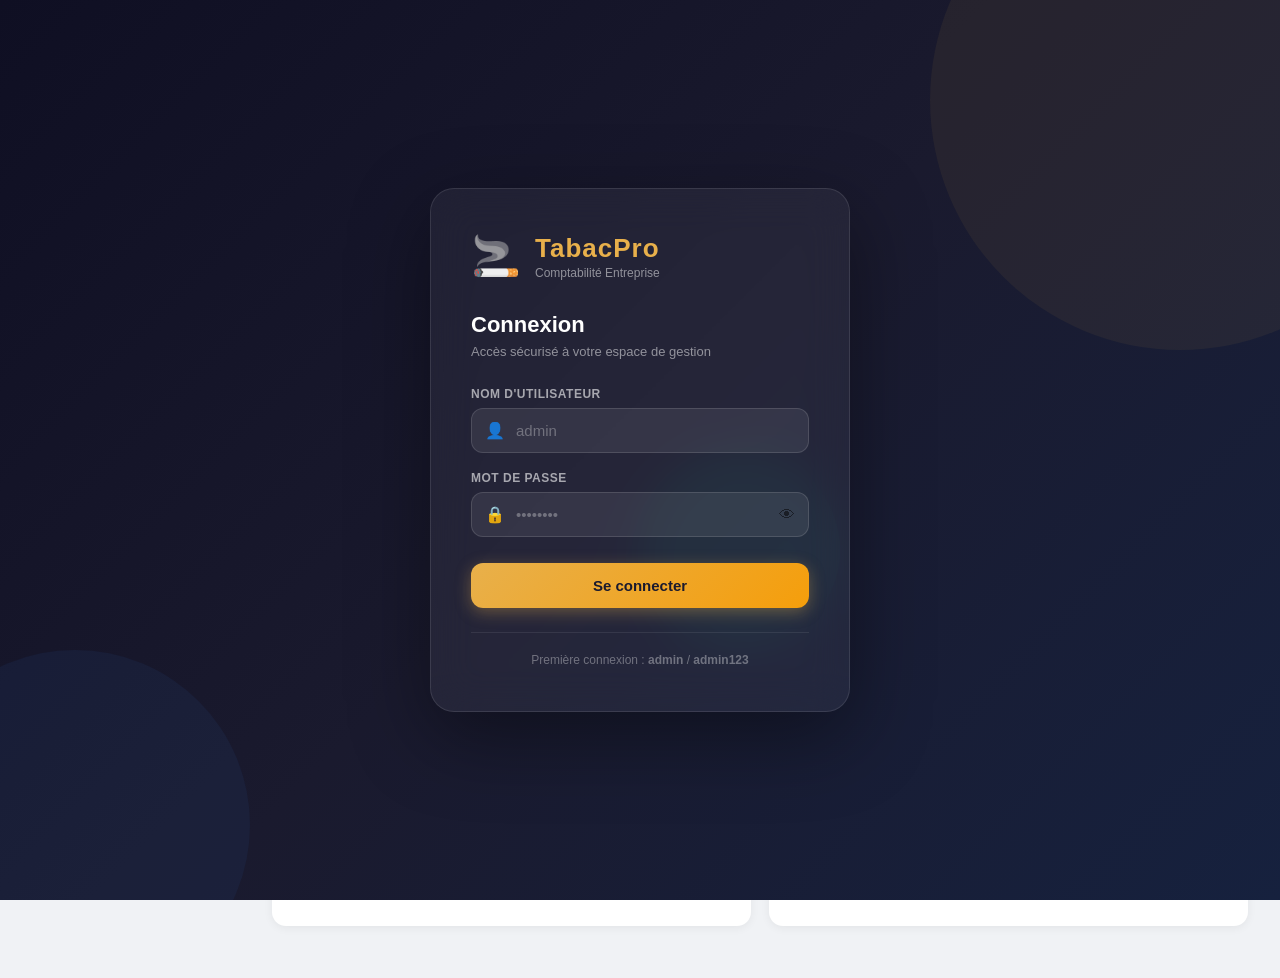
==== index.html @ 66f580cb "Initial commit - TabacPro facturation tobacco" ====
<!DOCTYPE html>
<html lang="fr">
<head>
  <meta charset="UTF-8" />
  <meta name="viewport" content="width=device-width, initial-scale=1.0"/>
  <title>Comptabilité Tabac</title>
  <link rel="stylesheet" href="style.css" />
  <script src="https://cdnjs.cloudflare.com/ajax/libs/jspdf/2.5.1/jspdf.umd.min.js"></script>
</head>
<body>

  <!-- ========== ÉCRAN DE CONNEXION ========== -->
  <div id="login-overlay" class="login-overlay">
    <div class="login-bg-shapes">
      <span></span><span></span><span></span>
    </div>
    <div class="login-card">
      <div class="login-logo">
        <span class="login-logo-icon">🚬</span>
        <div>
          <div class="login-brand">TabacPro</div>
          <div class="login-brand-sub">Comptabilité Entreprise</div>
        </div>
      </div>

      <h2 class="login-title">Connexion</h2>
      <p class="login-subtitle">Accès sécurisé à votre espace de gestion</p>

      <form id="login-form" onsubmit="doLogin(event)" autocomplete="off">
        <div class="login-field">
          <label>Nom d'utilisateur</label>
          <div class="login-input-wrap">
            <span class="login-icon">👤</span>
            <input type="text" id="login-username" placeholder="admin" autocomplete="username" required />
          </div>
        </div>
        <div class="login-field">
          <label>Mot de passe</label>
          <div class="login-input-wrap">
            <span class="login-icon">🔒</span>
            <input type="password" id="login-password" placeholder="••••••••" autocomplete="current-password" required />
            <button type="button" class="login-eye" onclick="togglePwdVis(this)">👁</button>
          </div>
        </div>
        <div id="login-error" class="login-error" style="display:none">
          ❌ Identifiants incorrects. Veuillez réessayer.
        </div>
        <button type="submit" class="login-submit" id="login-btn">
          <span id="login-btn-text">Se connecter</span>
        </button>
      </form>

      <div class="login-hint">
        Première connexion : <strong>admin</strong> / <strong>admin123</strong>
      </div>
    </div>
  </div>

  <!-- SIDEBAR -->
  <div class="sidebar">
    <div class="logo">
      <span class="logo-icon">🚬</span>
      <span class="logo-text">TabacPro</span>
    </div>
    <nav>
      <a href="#" class="nav-link active" onclick="showPage('dashboard')">
        <span>📊</span> Tableau de bord
      </a>
      <a href="#" class="nav-link" onclick="showPage('ventes')">
        <span>💰</span> Gestion des ventes
      </a>
      <a href="#" class="nav-link" onclick="showPage('produits')">
        <span>📦</span> Produits
      </a>
      <a href="#" class="nav-link" onclick="showPage('achats')">
        <span>🛒</span> Gestion des achats
      </a>
      <a href="#" class="nav-link" onclick="showPage('stock')">
        <span>🏭</span> Gestion du stock
      </a>
      <a href="#" class="nav-link" onclick="showPage('factures')">
        <span>🧾</span> Facturation
      </a>
      <a href="#" class="nav-link" onclick="showPage('rapports')">
        <span>📈</span> Rapports
      </a>
      <a href="#" class="nav-link" onclick="showPage('journal')">
        <span>📋</span> Journal d'activité
      </a>
      <a href="#" class="nav-link" onclick="showPage('pos')">
        <span>🖥️</span> Point de vente
      </a>
      <a href="#" class="nav-link" onclick="showPage('parametres')">
        <span>⚙️</span> Paramètres
      </a>
    </nav>

    <!-- Utilisateur + déconnexion -->
    <div class="sidebar-user">
      <div class="sidebar-user-info">
        <div class="sidebar-user-avatar" id="sidebar-avatar">A</div>
        <div>
          <div class="sidebar-user-name" id="sidebar-username">admin</div>
          <div class="sidebar-user-role">Administrateur</div>
        </div>
      </div>
      <button class="sidebar-logout" onclick="doLogout()" title="Déconnexion">⏻</button>
    </div>
  </div>

  <!-- MAIN CONTENT -->
  <div class="main">

    <!-- HEADER -->
    <div class="header">
      <div>
        <h1 id="page-title">Tableau de bord</h1>
        <p id="page-date"></p>
      </div>
      <div class="header-right">
        <!-- Bouton Export PDF -->
        <div class="pdf-dropdown" id="pdf-dropdown">
          <button class="btn-pdf" onclick="togglePdfMenu()">
            📄 Export PDF <span class="pdf-arrow">▾</span>
          </button>
          <div class="pdf-menu" id="pdf-menu">
            <div class="pdf-menu-title">Exporter en PDF</div>
            <button onclick="exportDashboardPDF()">📊 Tableau de bord</button>
            <button onclick="exportVentesPDF()">💰 Liste des ventes</button>
            <button onclick="exportAchatsPDF()">🛒 Liste des achats</button>
            <button onclick="exportStockPDF()">🏭 État du stock</button>
            <button onclick="exportRapportPDF()">📈 Rapport analytique</button>
            <button onclick="exportPosSalesPDF()">🖥️ Rapport ventes POS</button>
            <div class="pdf-menu-sep"></div>
            <button onclick="exportAllPDF()">📦 Export complet</button>
          </div>
        </div>
        <!-- Cloche de notifications stock -->
        <div class="notif-bell-wrap" id="notif-bell-wrap">
          <button class="notif-bell-btn" id="notif-bell-btn" onclick="toggleNotifPanel()" title="Alertes de stock">
            🔔
            <span class="notif-badge" id="notif-badge" style="display:none">0</span>
          </button>
          <div class="notif-panel" id="notif-panel">
            <div class="notif-panel-header">
              <span>⚠️ Alertes de stock</span>
              <button class="notif-mark-read" onclick="markAlertsRead()">Tout marquer lu</button>
            </div>
            <div class="notif-panel-body" id="notif-panel-body">
              <div class="notif-empty">Chargement…</div>
            </div>
            <div class="notif-panel-footer">
              <button class="notif-go-stock" onclick="toggleNotifPanel(); showPage('stock')">
                Voir la gestion du stock →
              </button>
            </div>
          </div>
        </div>
        <span class="company-name">Entreprise de Tabac</span>
      </div>
    </div>

    <!-- PAGE: DASHBOARD -->
    <div id="page-dashboard" class="page active">

      <!-- Bannière de bienvenue -->
      <div class="dash-welcome">
        <div>
          <div class="dash-welcome-title">Bienvenue sur TabacPro 🚬</div>
          <div class="dash-welcome-sub" id="dash-date-full"></div>
        </div>
        <div class="dash-welcome-badge">
          <span id="dash-marge-label">Marge du mois</span>
          <strong id="dash-marge-value">0 DJF</strong>
        </div>
      </div>

      <!-- KPI Cards avec sparklines -->
      <div class="dash-kpi-row">
        <div class="dash-kpi-card dash-kpi-blue" style="--delay:0s">
          <div class="dash-kpi-top">
            <div>
              <div class="dash-kpi-label">Ventes aujourd'hui</div>
              <div class="dash-kpi-value" id="dk-today">0 DJF</div>
              <div class="dash-kpi-delta" id="dk-today-delta"></div>
            </div>
            <div class="dash-kpi-icon-wrap dash-bg-blue">💰</div>
          </div>
          <canvas class="dash-spark" id="spark-today" height="44"></canvas>
        </div>

        <div class="dash-kpi-card dash-kpi-green" style="--delay:.08s">
          <div class="dash-kpi-top">
            <div>
              <div class="dash-kpi-label">Ventes ce mois</div>
              <div class="dash-kpi-value" id="dk-month">0 DJF</div>
              <div class="dash-kpi-delta" id="dk-month-delta"></div>
            </div>
            <div class="dash-kpi-icon-wrap dash-bg-green">📅</div>
          </div>
          <canvas class="dash-spark" id="spark-month" height="44"></canvas>
        </div>

        <div class="dash-kpi-card dash-kpi-purple" style="--delay:.16s">
          <div class="dash-kpi-top">
            <div>
              <div class="dash-kpi-label">Achats ce mois</div>
              <div class="dash-kpi-value" id="dk-achats">0 DJF</div>
              <div class="dash-kpi-delta" id="dk-achats-delta"></div>
            </div>
            <div class="dash-kpi-icon-wrap dash-bg-purple">🛒</div>
          </div>
          <canvas class="dash-spark" id="spark-achats" height="44"></canvas>
        </div>

        <div class="dash-kpi-card dash-kpi-orange" style="--delay:.24s">
          <div class="dash-kpi-top">
            <div>
              <div class="dash-kpi-label">Transactions total</div>
              <div class="dash-kpi-value" id="dk-count">0</div>
              <div class="dash-kpi-delta" id="dk-count-delta"></div>
            </div>
            <div class="dash-kpi-icon-wrap dash-bg-orange">🧾</div>
          </div>
          <canvas class="dash-spark" id="spark-count" height="44"></canvas>
        </div>
      </div>

      <!-- Graphiques principaux -->
      <div class="dash-charts-main">
        <div class="dash-chart-box dash-chart-line-wrap">
          <div class="dash-chart-hdr">
            <span class="dash-chart-title">Évolution ventes & achats — 30 derniers jours</span>
            <div class="dash-legend-row">
              <span class="dash-legend-dot" style="background:#3b82f6"></span><span>Ventes</span>
              <span class="dash-legend-dot" style="background:#e8b04b;margin-left:14px"></span><span>Achats</span>
            </div>
          </div>
          <canvas id="dash-line-chart" height="200"></canvas>
        </div>

        <div class="dash-chart-box dash-chart-donut-wrap">
          <div class="dash-chart-hdr">
            <span class="dash-chart-title">Top produits</span>
          </div>
          <canvas id="dash-donut-chart" height="180"></canvas>
          <div id="dash-donut-legend" class="donut-legend"></div>
        </div>
      </div>

      <!-- Rangée inférieure -->
      <div class="dash-bottom-row">

        <!-- Top produits barres -->
        <div class="section">
          <h2>🏆 Classement produits</h2>
          <div id="dash-prod-bars"></div>
        </div>

        <!-- Activité récente -->
        <div class="section">
          <h2>🕐 Activité récente</h2>
          <div id="dash-activity"></div>

          <h2 style="margin-top:20px;padding-top:16px;border-top:2px solid #f0f2f5">⚠️ Alertes stock</h2>
          <div id="dash-stock-alerts"></div>
        </div>

      </div>

    </div>

    <!-- PAGE: VENTES -->
    <div id="page-ventes" class="page">
      <div class="section">
        <h2>Nouvelle vente</h2>
        <form id="sale-form" onsubmit="addSale(event)">
          <div class="form-grid">
            <div class="form-group">
              <label>Produit *</label>
              <select id="sale-product" required>
                <option value="">-- Choisir un produit --</option>
              </select>
            </div>
            <div class="form-group">
              <label>Quantité *</label>
              <input type="number" id="sale-qty" min="1" value="1" required />
            </div>
            <div class="form-group">
              <label>Prix unitaire (DJF) *</label>
              <input type="number" id="sale-price" min="0" step="1" required />
            </div>
            <div class="form-group">
              <label>Client (optionnel)</label>
              <input type="text" id="sale-client" placeholder="Nom du client" />
            </div>
            <div class="form-group">
              <label>Date *</label>
              <input type="date" id="sale-date" required />
            </div>
            <div class="form-group">
              <label>Note</label>
              <input type="text" id="sale-note" placeholder="Remarque..." />
            </div>
          </div>
          <div class="total-preview">
            <span>Total : </span>
            <strong id="total-preview">0 DJF</strong>
          </div>
          <button type="submit" class="btn btn-primary">Enregistrer la vente</button>
        </form>
      </div>

      <div class="section">
        <div class="section-header">
          <h2>Historique des ventes</h2>
          <div class="filters">
            <input type="month" id="filter-month" onchange="filterSales()" />
            <input type="text" id="filter-search" placeholder="Rechercher..." oninput="filterSales()" />
          </div>
        </div>
        <table>
          <thead>
            <tr>
              <th>Date</th>
              <th>Produit</th>
              <th>Qté</th>
              <th>Prix unit.</th>
              <th>Total</th>
              <th>Client</th>
              <th>Note</th>
              <th>Action</th>
            </tr>
          </thead>
          <tbody id="sales-table">
            <tr><td colspan="8" class="empty">Aucune vente enregistrée</td></tr>
          </tbody>
        </table>
        <div class="table-footer">
          <strong>Total filtré : <span id="filtered-total">0 DJF</span></strong>
        </div>
      </div>
    </div>

    <!-- PAGE: PRODUITS -->
    <div id="page-produits" class="page">
      <div class="section">
        <h2>Ajouter un produit</h2>
        <form id="product-form" onsubmit="addProduct(event)">
          <div class="form-grid">
            <div class="form-group">
              <label>Nom du produit *</label>
              <input type="text" id="prod-name" placeholder="Ex: Marlboro Rouge" required />
            </div>
            <div class="form-group">
              <label>Catégorie</label>
              <select id="prod-category">
                <option value="Cigarettes">Cigarettes</option>
                <option value="Cigares">Cigares</option>
                <option value="Tabac à rouler">Tabac à rouler</option>
                <option value="Chicha">Chicha</option>
                <option value="Accessoires">Accessoires</option>
                <option value="Autre">Autre</option>
              </select>
            </div>
            <div class="form-group">
              <label>Prix de vente (DJF)</label>
              <input type="number" id="prod-price" min="0" step="1" placeholder="0" />
            </div>
            <div class="form-group">
              <label>Quantité initiale en stock</label>
              <input type="number" id="prod-initial-qty" min="0" step="1" placeholder="0" />
            </div>
            <div class="form-group">
              <label>Prix d'achat unitaire (DJF)</label>
              <input type="number" id="prod-initial-price" min="0" step="1" placeholder="0 (optionnel)" />
            </div>
            <div class="form-group">
              <label>Description</label>
              <input type="text" id="prod-desc" placeholder="Description optionnelle" />
            </div>
          </div>
          <button type="submit" class="btn btn-primary">Ajouter le produit</button>
        </form>
      </div>

      <div class="section">
        <h2>Liste des produits</h2>
        <table>
          <thead>
            <tr>
              <th>Nom</th>
              <th>Catégorie</th>
              <th>Prix vente (DJF)</th>
              <th>Description</th>
              <th>Stock actuel</th>
              <th>Action</th>
            </tr>
          </thead>
          <tbody id="products-table">
            <tr><td colspan="5" class="empty">Aucun produit enregistré</td></tr>
          </tbody>
        </table>
      </div>
    </div>

    <!-- PAGE: ACHATS -->
    <div id="page-achats" class="page">
      <div class="section">
        <h2>Nouvel achat fournisseur</h2>
        <form id="purchase-form" onsubmit="addPurchase(event)">
          <div class="form-grid">
            <div class="form-group">
              <label>Produit *</label>
              <select id="ach-product" required>
                <option value="">-- Choisir un produit --</option>
              </select>
            </div>
            <div class="form-group">
              <label>Fournisseur</label>
              <input type="text" id="ach-supplier" placeholder="Nom du fournisseur" />
            </div>
            <div class="form-group">
              <label>Quantité *</label>
              <input type="number" id="ach-qty" min="1" value="1" required />
            </div>
            <div class="form-group">
              <label>Prix d'achat unitaire (DJF) *</label>
              <input type="number" id="ach-price" min="0" step="1" required />
            </div>
            <div class="form-group">
              <label>Date *</label>
              <input type="date" id="ach-date" required />
            </div>
            <div class="form-group">
              <label>Note</label>
              <input type="text" id="ach-note" placeholder="Remarque..." />
            </div>
          </div>
          <div class="total-preview">
            <span>Coût total : </span>
            <strong id="ach-total-preview">0 DJF</strong>
          </div>
          <button type="submit" class="btn btn-primary">Enregistrer l'achat</button>
        </form>
      </div>

      <div class="section">
        <div class="section-header">
          <h2>Historique des achats</h2>
          <div class="filters">
            <input type="month" id="ach-filter-month" onchange="filterPurchases()" />
            <input type="text" id="ach-filter-search" placeholder="Rechercher..." oninput="filterPurchases()" />
          </div>
        </div>
        <table>
          <thead>
            <tr>
              <th>Date</th>
              <th>Produit</th>
              <th>Fournisseur</th>
              <th>Qté</th>
              <th>Prix unit.</th>
              <th>Coût total</th>
              <th>Note</th>
              <th>Action</th>
            </tr>
          </thead>
          <tbody id="purchases-table">
            <tr><td colspan="8" class="empty">Aucun achat enregistré</td></tr>
          </tbody>
        </table>
        <div class="table-footer">
          <strong>Total filtré : <span id="ach-filtered-total">0 DJF</span></strong>
        </div>
      </div>
    </div>

    <!-- PAGE: STOCK -->
    <div id="page-stock" class="page">
      <div class="section">
        <div class="section-header">
          <h2>État du stock</h2>
          <div class="filters">
            <input type="text" id="stock-search" placeholder="Rechercher un produit..." oninput="filterStock()" />
          </div>
        </div>
        <div class="stock-legend">
          <span class="badge badge-ok">En stock</span>
          <span class="badge badge-low">Stock bas (≤ seuil)</span>
          <span class="badge badge-out">Rupture</span>
        </div>
        <table style="margin-top:16px">
          <thead>
            <tr>
              <th>Produit</th>
              <th>Catégorie</th>
              <th>Total acheté</th>
              <th>Total vendu</th>
              <th>Stock actuel</th>
              <th>Seuil alerte</th>
              <th>Valeur stock (DJF)</th>
              <th>Statut</th>
              <th>Seuil</th>
            </tr>
          </thead>
          <tbody id="stock-table">
            <tr><td colspan="9" class="empty">Aucun produit enregistré</td></tr>
          </tbody>
        </table>
      </div>

      <div class="section">
        <h2>Résumé financier</h2>
        <div class="cards" id="stock-summary-cards"></div>
      </div>
    </div>

    <!-- PAGE: FACTURES -->
    <div id="page-factures" class="page">

      <!-- Formulaire nouvelle facture -->
      <div class="section">
        <h2>Nouvelle facture</h2>
        <form id="invoice-form" onsubmit="createInvoice(event)">

          <div class="form-grid">
            <div class="form-group">
              <label>Nom du client *</label>
              <input type="text" id="inv-client-name" placeholder="Nom ou raison sociale" required />
            </div>
            <div class="form-group">
              <label>Téléphone</label>
              <input type="text" id="inv-client-phone" placeholder="+253 77 00 00 00" />
            </div>
            <div class="form-group">
              <label>Adresse client</label>
              <input type="text" id="inv-client-addr" placeholder="Adresse" />
            </div>
            <div class="form-group">
              <label>Date facture *</label>
              <input type="date" id="inv-date" required />
            </div>
            <div class="form-group">
              <label>Date échéance</label>
              <input type="date" id="inv-due-date" />
            </div>
            <div class="form-group">
              <label>TVA (%)</label>
              <input type="number" id="inv-tva" min="0" max="100" value="0" step="0.1" />
            </div>
          </div>

          <!-- Lignes articles -->
          <div class="invoice-items-header">
            <h3>Articles</h3>
            <button type="button" class="btn btn-outline btn-sm" onclick="addInvoiceRow()">+ Ajouter une ligne</button>
          </div>
          <table class="invoice-items-table">
            <thead>
              <tr>
                <th>Produit / Description</th>
                <th>Quantité</th>
                <th>Prix unit. (DJF)</th>
                <th>Total (DJF)</th>
                <th></th>
              </tr>
            </thead>
            <tbody id="invoice-rows">
              <!-- lignes ajoutées dynamiquement -->
            </tbody>
          </table>

          <div class="invoice-totals">
            <div class="invoice-total-row"><span>Sous-total :</span><strong id="inv-subtotal">0 DJF</strong></div>
            <div class="invoice-total-row"><span>TVA (<span id="inv-tva-pct">0</span>%) :</span><strong id="inv-tva-amount">0 DJF</strong></div>
            <div class="invoice-total-row total-final"><span>TOTAL À PAYER :</span><strong id="inv-total-final">0 DJF</strong></div>
          </div>

          <div class="form-group" style="margin-top:16px">
            <label>Notes / Conditions de paiement</label>
            <input type="text" id="inv-notes" placeholder="Ex: Paiement à 30 jours..." />
          </div>

          <button type="submit" class="btn btn-primary" style="margin-top:16px">Créer la facture</button>
        </form>
      </div>

      <!-- Liste des factures -->
      <div class="section">
        <div class="section-header">
          <h2>Liste des factures</h2>
          <div class="filters">
            <select id="inv-filter-status" onchange="filterInvoices()">
              <option value="">Tous les statuts</option>
              <option value="brouillon">Brouillon</option>
              <option value="envoyee">Envoyée</option>
              <option value="payee">Payée</option>
              <option value="annulee">Annulée</option>
            </select>
            <input type="text" id="inv-filter-search" placeholder="Rechercher client..." oninput="filterInvoices()" />
          </div>
        </div>
        <table>
          <thead>
            <tr>
              <th>N° Facture</th>
              <th>Date</th>
              <th>Client</th>
              <th>Total</th>
              <th>Statut</th>
              <th>Actions</th>
            </tr>
          </thead>
          <tbody id="invoices-table">
            <tr><td colspan="6" class="empty">Aucune facture créée</td></tr>
          </tbody>
        </table>
        <div class="table-footer">
          <strong>Total facturé : <span id="inv-filtered-total">0 DJF</span></strong>
        </div>
      </div>
    </div>

    <!-- PAGE: RAPPORTS -->
    <div id="page-rapports" class="page">

      <!-- Barre de contrôle -->
      <div class="rpt-toolbar">
        <div class="rpt-period-btns">
          <button class="rpt-btn active" onclick="rptSetPeriod('month',this)">Ce mois</button>
          <button class="rpt-btn" onclick="rptSetPeriod('quarter',this)">Trimestre</button>
          <button class="rpt-btn" onclick="rptSetPeriod('year',this)">Cette année</button>
          <button class="rpt-btn" onclick="rptSetPeriod('all',this)">Tout</button>
        </div>
        <div class="rpt-custom-range">
          <input type="date" id="rpt-from" onchange="rptSetPeriod('custom')" />
          <span>→</span>
          <input type="date" id="rpt-to"   onchange="rptSetPeriod('custom')" />
        </div>
        <button class="btn btn-outline" onclick="window.print()">🖨️ Imprimer</button>
      </div>

      <!-- KPI Cards -->
      <div class="cards" id="rpt-kpi-cards"></div>

      <!-- Ligne 1 de graphiques -->
      <div class="rpt-charts-row">
        <div class="rpt-chart-box rpt-chart-wide">
          <div class="rpt-chart-title">Ventes mensuelles (DJF)</div>
          <canvas id="chart-bar-monthly" height="220"></canvas>
        </div>
        <div class="rpt-chart-box">
          <div class="rpt-chart-title">Répartition par produit</div>
          <canvas id="chart-donut-products" height="220"></canvas>
          <div id="donut-legend" class="donut-legend"></div>
        </div>
      </div>

      <!-- Ligne 2 de graphiques -->
      <div class="rpt-charts-row">
        <div class="rpt-chart-box">
          <div class="rpt-chart-title">Ventes vs Achats (DJF)</div>
          <canvas id="chart-bar-compare" height="220"></canvas>
        </div>
        <div class="rpt-chart-box rpt-chart-wide">
          <div class="rpt-chart-title">Évolution des ventes cumulées (DJF)</div>
          <canvas id="chart-line-cumul" height="220"></canvas>
        </div>
      </div>

      <!-- Tableaux -->
      <div class="rpt-tables-row">

        <!-- Top produits -->
        <div class="section">
          <h2>🏆 Top produits</h2>
          <table>
            <thead><tr><th>#</th><th>Produit</th><th>Qté vendue</th><th>CA (DJF)</th><th>Part</th></tr></thead>
            <tbody id="rpt-top-products"></tbody>
          </table>
        </div>

        <!-- Top clients -->
        <div class="section">
          <h2>👤 Top clients</h2>
          <table>
            <thead><tr><th>#</th><th>Client</th><th>Achats</th><th>Total (DJF)</th></tr></thead>
            <tbody id="rpt-top-clients"></tbody>
          </table>
        </div>

      </div>

      <!-- Détail des ventes -->
      <div class="section">
        <div class="section-header">
          <h2>📋 Détail des ventes</h2>
          <span id="rpt-period-label" style="font-size:13px;color:#888"></span>
        </div>
        <table>
          <thead>
            <tr><th>Date</th><th>Produit</th><th>Client</th><th>Qté</th><th>Prix unit.</th><th>Total</th></tr>
          </thead>
          <tbody id="rpt-detail-table"></tbody>
        </table>
        <div class="table-footer">
          Total période : <strong><span id="rpt-period-total">0 DJF</span></strong>
        </div>
      </div>

      <!-- ===== RAPPORT POS PAR CAISSE ===== -->
      <div class="rpt-pos-section">
        <div class="rpt-pos-header">
          <h2 style="margin:0;color:#1a1a2e">🖥️ Rapport par caisse POS</h2>
          <div style="display:flex;align-items:center;gap:12px">
            <span id="rpt-pos-period" style="font-size:13px;color:#9ca3af"></span>
            <button class="btn btn-primary" style="padding:8px 16px;font-size:13px" onclick="exportPosSalesPDF()">
              📄 Exporter PDF
            </button>
          </div>
        </div>

        <!-- KPI par caisse -->
        <div class="rpt-pos-terminals" id="rpt-pos-terminals"></div>

        <!-- Graphique comparatif -->
        <div class="rpt-charts-row" id="rpt-pos-charts-row" style="display:none">
          <div class="rpt-chart-box rpt-chart-wide">
            <div class="rpt-chart-title">CA par caisse (DJF)</div>
            <canvas id="chart-pos-bar" height="200"></canvas>
          </div>
          <div class="rpt-chart-box">
            <div class="rpt-chart-title">Répartition du CA par caisse</div>
            <canvas id="chart-pos-donut" height="200"></canvas>
            <div id="rpt-pos-donut-legend" class="donut-legend"></div>
          </div>
        </div>

        <!-- Tableau détaillé par caisse -->
        <div class="section" style="margin-top:0">
          <div class="section-header">
            <h2>📊 Ventes POS détaillées</h2>
            <select id="rpt-pos-filter-terminal" onchange="renderPosSalesReport()" style="padding:6px 12px;border-radius:8px;border:2px solid #e5e7eb;font-size:13px">
              <option value="">Toutes les caisses</option>
            </select>
          </div>
          <table>
            <thead>
              <tr><th>Date</th><th>Caisse</th><th>Caissier</th><th>Produit</th><th>Client</th><th>Qté</th><th>Total</th></tr>
            </thead>
            <tbody id="rpt-pos-detail-table"></tbody>
          </table>
          <div class="table-footer">
            Total POS période : <strong><span id="rpt-pos-total">0 DJF</span></strong>
            &nbsp;·&nbsp; <span id="rpt-pos-count">0 transaction(s)</span>
          </div>
        </div>
      </div>

    </div>

  </div>

  <!-- MODAL APERÇU FACTURE -->
  <div id="invoice-preview-modal" class="invoice-modal" style="display:none">
    <div class="invoice-modal-content">
      <div class="invoice-modal-actions no-print">
        <button class="btn btn-primary" onclick="window.print()">🖨️ Imprimer</button>
        <button class="btn btn-outline" onclick="closeInvoiceModal()">✕ Fermer</button>
      </div>
      <div id="invoice-print-area" class="invoice-print">
        <!-- contenu généré dynamiquement -->
      </div>
    </div>
  </div>

  <!-- PAGE: JOURNAL -->
  <div id="page-journal" class="page">

    <!-- Toolbar -->
    <div class="journal-toolbar">
      <div class="journal-filters">
        <select id="jrn-filter-type" onchange="renderJournal()">
          <option value="">Tous les types</option>
          <option value="connexion">🔐 Connexions</option>
          <option value="vente">💰 Ventes</option>
          <option value="achat">🛒 Achats</option>
          <option value="facture">🧾 Factures</option>
          <option value="produit">📦 Produits</option>
          <option value="suppression">🗑️ Suppressions</option>
          <option value="parametres">⚙️ Paramètres</option>
        </select>
        <input type="date" id="jrn-filter-date" onchange="renderJournal()" />
        <input type="text" id="jrn-filter-search" placeholder="Rechercher..." oninput="renderJournal()" />
      </div>
      <div style="display:flex;gap:10px">
        <button class="btn btn-outline" onclick="exportJournalPDF()">📄 Export PDF</button>
        <button class="btn btn-danger" style="padding:8px 16px;font-size:13px" onclick="clearJournal()">🗑️ Vider</button>
      </div>
    </div>

    <!-- Stats rapides -->
    <div class="journal-stats" id="journal-stats"></div>

    <!-- Timeline -->
    <div class="journal-wrap">
      <div class="journal-timeline" id="journal-timeline">
        <div class="jrn-empty">Aucune activité enregistrée</div>
      </div>
    </div>

  </div>

  <!-- PAGE: POINT DE VENTE (POS) -->
  <div id="page-pos" class="page">

    <!-- ===== VUE A : HUB DE SÉLECTION ===== -->
    <div id="pos-hub">
      <div class="pos-hub-header">
        <div>
          <h2 style="margin:0;color:#1a1a2e">🖥️ Points de vente</h2>
          <p style="margin:4px 0 0;font-size:13px;color:#9ca3af">Sélectionnez une caisse pour commencer</p>
        </div>
        <button class="pos-hub-add-btn" onclick="openPosTerminalEditor(null)">+ Nouvelle caisse</button>
      </div>
      <div class="pos-terminals-grid" id="pos-terminals-grid">
        <!-- Cards générées par JS -->
      </div>
    </div>

    <!-- ===== VUE B : CAISSE ACTIVE ===== -->
    <div id="pos-terminal-view" style="display:none;flex-direction:column;height:100%">

      <!-- Bandeau terminal -->
      <div class="pos-terminal-bar" id="pos-terminal-bar">
        <div class="pos-terminal-bar-info">
          <span class="pos-terminal-bar-dot" id="pos-terminal-bar-dot"></span>
          <span class="pos-terminal-bar-name" id="pos-terminal-bar-name">Caisse</span>
          <span class="pos-terminal-bar-sep">·</span>
          <span class="pos-terminal-bar-loc" id="pos-terminal-bar-loc"></span>
          <span class="pos-terminal-bar-sep" id="pos-terminal-bar-sep2">·</span>
          <span class="pos-terminal-bar-cashier" id="pos-terminal-bar-cashier"></span>
        </div>
        <div class="pos-terminal-bar-actions">
          <button class="pos-terminal-bar-btn" onclick="openPosTerminalEditor(posActiveTerminal && posActiveTerminal.id)">⚙️ Paramètres</button>
          <button class="pos-terminal-bar-btn pos-terminal-bar-exit" onclick="exitPosTerminal()">← Changer de caisse</button>
        </div>
      </div>

      <!-- Layout catalogue + panier -->
      <div class="pos-layout">

        <!-- CATALOGUE PRODUITS -->
        <div class="pos-catalog">
          <div class="pos-catalog-toolbar">
            <div class="pos-search-wrap">
              <span class="pos-search-icon">🔍</span>
              <input type="text" id="pos-search" class="pos-search-bar" placeholder="Rechercher un produit…" oninput="posSearchProducts()" />
            </div>
            <div class="pos-category-pills" id="pos-pills">
              <button class="pos-pill active" onclick="posFilterCategory('')">Tous</button>
              <button class="pos-pill" onclick="posFilterCategory('Cigarettes')">🚬 Cigarettes</button>
              <button class="pos-pill" onclick="posFilterCategory('Cigares')">🍫 Cigares</button>
              <button class="pos-pill" onclick="posFilterCategory('Tabac à rouler')">🌿 Tabac à rouler</button>
              <button class="pos-pill" onclick="posFilterCategory('Chicha')">💨 Chicha</button>
            </div>
          </div>
          <div class="pos-grid" id="pos-product-grid"></div>
        </div>

        <!-- PANIER -->
        <div class="pos-cart">
          <div class="pos-cart-header" id="pos-cart-header">
            <span>🛒 Panier</span>
            <span class="pos-cart-badge" id="pos-cart-badge">0 article</span>
          </div>
          <div class="pos-cart-body">
            <div class="pos-cart-items" id="pos-cart-items">
              <div class="pos-cart-empty">Le panier est vide.<br/>Cliquez sur un produit pour l'ajouter.</div>
            </div>
            <div class="pos-totals" id="pos-totals" style="display:none">
              <div class="pos-total-row">
                <span>Sous-total</span>
                <span id="pos-subtotal">0 DJF</span>
              </div>
              <div class="pos-total-row" id="pos-tva-row" style="display:none">
                <span id="pos-tva-label">TVA (0%)</span>
                <span id="pos-tva-amount">0 DJF</span>
              </div>
              <div class="pos-total-row pos-total-final">
                <span>Total</span>
                <span id="pos-total">0 DJF</span>
              </div>
            </div>
            <div class="pos-client-wrap" id="pos-client-wrap" style="display:none">
              <input type="text" id="pos-client" class="pos-client-input" placeholder="👤 Nom du client (optionnel)" />
            </div>
          </div>
          <div class="pos-cart-actions">
            <button class="pos-checkout-btn" id="pos-checkout-btn" onclick="posCheckout()" disabled>💳 Encaisser</button>
            <button class="pos-clear-btn" onclick="posClearCart()">🗑️ Vider le panier</button>
          </div>
        </div>
      </div>
    </div>

    <!-- ===== MODAL PAIEMENT ===== -->
    <div class="pos-payment-modal" id="pos-payment-modal" style="display:none">
      <div class="pos-payment-card">
        <div class="pos-payment-header">
          <span>💳 Encaissement</span>
          <button class="pos-payment-close" onclick="closePosModal()">✕</button>
        </div>
        <div class="pos-amount-label">Montant à payer</div>
        <div class="pos-amount-display" id="pos-pay-total">0 DJF</div>

        <!-- Mode de paiement -->
        <div class="pos-method-label">Mode de paiement</div>
        <div class="pos-method-btns">
          <button class="pos-method-btn active" id="pm-cash"   onclick="posSelectPayment('cash')">💵 Cash</button>
          <button class="pos-method-btn"         id="pm-cacpay" onclick="posSelectPayment('cacpay')">📱 Cac Pay</button>
          <button class="pos-method-btn"         id="pm-waafi"  onclick="posSelectPayment('waafi')">📲 Waafi</button>
        </div>

        <!-- Section Cash -->
        <div id="pos-cash-section">
          <div class="pos-quick-label">Montant reçu rapide</div>
          <div class="pos-quick-amounts">
            <button onclick="posQuickAmount(0)">Exact</button>
            <button onclick="posQuickAmount(500)">+500</button>
            <button onclick="posQuickAmount(1000)">+1 000</button>
            <button onclick="posQuickAmount(2000)">+2 000</button>
            <button onclick="posQuickAmount(5000)">+5 000</button>
            <button onclick="posQuickAmount(10000)">+10 000</button>
          </div>
          <div class="pos-received-wrap">
            <label class="pos-received-label">Montant reçu (DJF)</label>
            <input type="number" id="pos-received" class="pos-received-input" min="0" placeholder="0" oninput="posUpdateChange()" />
          </div>
          <div class="pos-change-display" id="pos-change-display" style="display:none">
            <span class="pos-change-label">Monnaie à rendre</span>
            <span class="pos-change-value" id="pos-change-value">0 DJF</span>
          </div>
        </div>

        <!-- Section Mobile (Cac Pay / Waafi) -->
        <div id="pos-mobile-pay-wrap" style="display:none">
          <div class="pos-mobile-info" id="pos-mobile-info">📱 Cac Pay — montant exact débité</div>
          <div class="pos-received-wrap">
            <label class="pos-received-label">Référence transaction (optionnel)</label>
            <input type="text" id="pos-mobile-ref" class="pos-received-input" placeholder="Ex: TXN-123456" style="font-size:14px;font-weight:600" />
          </div>
        </div>

        <div class="pos-payment-actions">
          <button class="pos-validate-btn" id="pos-validate-btn" onclick="posCompleteSale()" disabled>✅ Valider la vente</button>
          <button class="pos-cancel-btn" onclick="closePosModal()">Annuler</button>
        </div>
      </div>
    </div>

    <!-- ===== MODAL REÇU ===== -->
    <div class="pos-receipt-overlay" id="pos-receipt-overlay" onclick="closePosReceipt()"></div>
    <div class="pos-receipt-wrap" id="pos-receipt-wrap" style="display:none">
      <div class="pos-receipt" id="pos-receipt-content"></div>
      <div class="pos-receipt-actions no-print">
        <button class="pos-receipt-print-btn" onclick="printPosReceipt()">🖨️ Imprimer</button>
        <button class="pos-receipt-close-btn" onclick="closePosReceipt()">✕ Fermer</button>
      </div>
    </div>

    <!-- ===== MODAL ÉDITEUR TERMINAL ===== -->
    <div class="pos-editor-overlay" id="pos-editor-overlay" onclick="closePosEditor()"></div>
    <div class="pos-editor-wrap" id="pos-editor-wrap" style="display:none">
      <div class="pos-editor-card">
        <div class="pos-editor-header">
          <span id="pos-editor-title">Nouvelle caisse</span>
          <button class="pos-editor-close" onclick="closePosEditor()">✕</button>
        </div>
        <form id="pos-terminal-form" onsubmit="savePosTerminal(event)">
          <input type="hidden" id="pos-edit-id" value="" />
          <div class="pos-editor-grid">
            <div class="form-group">
              <label>Nom de la caisse *</label>
              <input type="text" id="pos-edit-name" placeholder="Ex: Caisse 1" required />
            </div>
            <div class="form-group">
              <label>Emplacement</label>
              <input type="text" id="pos-edit-location" placeholder="Ex: Entrée principale" />
            </div>
            <div class="form-group">
              <label>Caissier par défaut</label>
              <input type="text" id="pos-edit-cashier" placeholder="Ex: Mohamed" />
            </div>
            <div class="form-group">
              <label>TVA (%)</label>
              <input type="number" id="pos-edit-tax" min="0" max="100" step="0.1" placeholder="0" />
            </div>
          </div>
          <div class="form-group" style="margin-top:10px">
            <label>Message pied de reçu</label>
            <input type="text" id="pos-edit-footer" placeholder="Ex: Merci de votre visite !" />
          </div>
          <div class="pos-color-section">
            <label>Couleur de la caisse</label>
            <div class="pos-color-swatches" id="pos-color-swatches"></div>
          </div>
          <div class="pos-editor-actions">
            <button type="submit" class="btn btn-primary">💾 Enregistrer</button>
            <button type="button" class="btn btn-outline" onclick="closePosEditor()">Annuler</button>
            <button type="button" class="btn btn-danger pos-editor-delete-btn" id="pos-editor-delete-btn" onclick="deletePosTerminal()" style="display:none">🗑️ Supprimer</button>
          </div>
        </form>
      </div>
    </div>

  </div>

  <!-- PAGE: PARAMÈTRES -->
  <div id="page-parametres" class="page">

    <div class="param-grid">

      <!-- Profil utilisateur -->
      <div class="section">
        <h2>👤 Profil utilisateur</h2>
        <form onsubmit="changeUsername(event)">
          <div class="form-grid">
            <div class="form-group">
              <label>Nom d'utilisateur actuel</label>
              <input type="text" id="param-current-user" disabled style="background:#f5f5f5" />
            </div>
            <div class="form-group">
              <label>Nouveau nom d'utilisateur</label>
              <input type="text" id="param-new-user" placeholder="Nouveau nom..." />
            </div>
          </div>
          <button type="submit" class="btn btn-primary">Changer le nom</button>
        </form>
      </div>

      <!-- Changer mot de passe -->
      <div class="section">
        <h2>🔒 Changer le mot de passe</h2>
        <form onsubmit="changePassword(event)">
          <div class="form-group" style="margin-bottom:14px">
            <label>Mot de passe actuel</label>
            <input type="password" id="param-old-pwd" placeholder="••••••••" required />
          </div>
          <div class="form-group" style="margin-bottom:14px">
            <label>Nouveau mot de passe</label>
            <input type="password" id="param-new-pwd" placeholder="Min. 6 caractères" required />
          </div>
          <div class="form-group" style="margin-bottom:16px">
            <label>Confirmer le nouveau mot de passe</label>
            <input type="password" id="param-confirm-pwd" placeholder="••••••••" required />
          </div>
          <div id="param-pwd-msg" style="margin-bottom:12px;font-size:13px"></div>
          <button type="submit" class="btn btn-primary">Mettre à jour le mot de passe</button>
        </form>
      </div>

      <!-- Informations entreprise -->
      <div class="section">
        <h2>🏢 Informations entreprise</h2>

        <!-- Logo -->
        <div class="logo-upload-section">
          <label>Logo de l'entreprise</label>
          <div class="logo-preview-wrap" id="logo-preview-wrap">
            <img id="logo-preview-img" src="" alt="Logo" style="display:none;max-height:80px;max-width:200px;border-radius:8px;object-fit:contain;"/>
            <div id="logo-placeholder" class="logo-placeholder">
              <span>🏢</span>
              <span>Aucun logo sélectionné</span>
            </div>
          </div>
          <div class="logo-actions">
            <label class="btn btn-outline logo-upload-btn" for="logo-file-input">📁 Choisir un logo</label>
            <input type="file" id="logo-file-input" accept="image/*" onchange="handleLogoUpload(event)" style="display:none"/>
            <button class="btn btn-outline" onclick="removeLogo()" id="logo-remove-btn" style="display:none">🗑️ Supprimer le logo</button>
          </div>
        </div>

        <div class="form-grid">
          <div class="form-group">
            <label>Nom de l'entreprise</label>
            <input type="text" id="param-company" placeholder="TabacPro" />
          </div>
          <div class="form-group">
            <label>Téléphone</label>
            <input type="text" id="param-phone" placeholder="+253 00 00 00 00" />
          </div>
          <div class="form-group">
            <label>Adresse</label>
            <input type="text" id="param-address" placeholder="Djibouti" />
          </div>
          <div class="form-group">
            <label>Email</label>
            <input type="email" id="param-email" placeholder="contact@tabacpro.dj" />
          </div>
        </div>
        <button class="btn btn-primary" onclick="saveCompanyInfo()">Sauvegarder</button>
      </div>

      <!-- Sécurité / session -->
      <div class="section">
        <h2>🛡️ Sécurité</h2>
        <div class="param-info-row">
          <span>Session active</span>
          <span class="badge badge-ok" style="padding:4px 12px">Connecté ✓</span>
        </div>
        <div class="param-info-row">
          <span>Utilisateur connecté</span>
          <strong id="param-logged-user">—</strong>
        </div>
        <div class="param-info-row">
          <span>Dernière connexion</span>
          <span id="param-last-login">—</span>
        </div>
        <hr style="margin:16px 0;border:none;border-top:1px solid #f0f0f0">
        <h3 style="color:#ef4444;margin-bottom:12px">⚠️ Zone dangereuse</h3>
        <button class="btn btn-danger" onclick="confirmResetData()">
          🗑️ Supprimer toutes les données
        </button>
      </div>

    </div>
  </div>

  <!-- MODAL CONFIRMATION -->
  <div id="modal" class="modal" style="display:none">
    <div class="modal-box">
      <h3>Confirmer la suppression</h3>
      <p>Voulez-vous vraiment supprimer cet élément ?</p>
      <div class="modal-actions">
        <button class="btn btn-danger" onclick="confirmDelete()">Supprimer</button>
        <button class="btn btn-outline" onclick="closeModal()">Annuler</button>
      </div>
    </div>
  </div>

  <script src="app.js"></script>
</body>
</html>
---- style.css ----
* {
  margin: 0;
  padding: 0;
  box-sizing: border-box;
}

/* ===== ÉCRAN DE CONNEXION ===== */
@keyframes loginFadeIn {
  from { opacity:0; transform:translateY(30px) scale(.97); }
  to   { opacity:1; transform:translateY(0) scale(1); }
}

@keyframes bgFloat {
  0%,100% { transform: translateY(0) rotate(0deg); }
  50%      { transform: translateY(-30px) rotate(8deg); }
}

.login-overlay {
  position: fixed;
  inset: 0;
  background: linear-gradient(135deg,#0f0f23 0%,#1a1a2e 50%,#16213e 100%);
  display: flex;
  align-items: center;
  justify-content: center;
  z-index: 9999;
  overflow: hidden;
}

.login-overlay.hidden { display: none; }

.login-bg-shapes span {
  position: absolute;
  border-radius: 50%;
  opacity: .06;
  animation: bgFloat 8s ease-in-out infinite;
}
.login-bg-shapes span:nth-child(1) {
  width:500px;height:500px;background:#e8b04b;top:-150px;right:-150px;animation-delay:0s;
}
.login-bg-shapes span:nth-child(2) {
  width:350px;height:350px;background:#3b82f6;bottom:-100px;left:-100px;animation-delay:3s;
}
.login-bg-shapes span:nth-child(3) {
  width:200px;height:200px;background:#10b981;top:50%;left:50%;animation-delay:5s;
}

.login-card {
  background: rgba(255,255,255,.05);
  backdrop-filter: blur(20px);
  border: 1px solid rgba(255,255,255,.1);
  border-radius: 24px;
  padding: 44px 40px;
  width: 420px;
  animation: loginFadeIn .5s cubic-bezier(.22,1,.36,1) both;
  box-shadow: 0 24px 80px rgba(0,0,0,.4);
  position: relative;
  z-index: 1;
}

.login-logo {
  display: flex;
  align-items: center;
  gap: 14px;
  margin-bottom: 32px;
}

.login-logo-icon { font-size: 40px; }

.login-brand {
  font-size: 26px;
  font-weight: 800;
  color: #e8b04b;
  letter-spacing: 1px;
}

.login-brand-sub {
  font-size: 12px;
  color: rgba(255,255,255,.5);
  margin-top: 2px;
}

.login-title {
  font-size: 22px;
  font-weight: 800;
  color: white;
  margin-bottom: 6px;
}

.login-subtitle {
  font-size: 13px;
  color: rgba(255,255,255,.5);
  margin-bottom: 28px;
}

.login-field {
  margin-bottom: 18px;
}

.login-field label {
  display: block;
  font-size: 12px;
  font-weight: 600;
  color: rgba(255,255,255,.6);
  margin-bottom: 7px;
  text-transform: uppercase;
  letter-spacing: .5px;
}

.login-input-wrap {
  position: relative;
  display: flex;
  align-items: center;
}

.login-icon {
  position: absolute;
  left: 14px;
  font-size: 16px;
  pointer-events: none;
}

.login-input-wrap input {
  width: 100%;
  padding: 13px 44px;
  background: rgba(255,255,255,.08);
  border: 1.5px solid rgba(255,255,255,.12);
  border-radius: 12px;
  font-size: 15px;
  color: white;
  outline: none;
  transition: border-color .2s, background .2s;
}

.login-input-wrap input::placeholder { color: rgba(255,255,255,.3); }

.login-input-wrap input:focus {
  border-color: #e8b04b;
  background: rgba(232,176,75,.08);
}

.login-eye {
  position: absolute;
  right: 14px;
  background: none;
  border: none;
  cursor: pointer;
  font-size: 16px;
  opacity: .5;
  transition: opacity .2s;
}
.login-eye:hover { opacity: 1; }

.login-error {
  background: rgba(239,68,68,.15);
  border: 1px solid rgba(239,68,68,.3);
  border-radius: 10px;
  padding: 10px 14px;
  font-size: 13px;
  color: #fca5a5;
  margin-bottom: 16px;
}

.login-submit {
  width: 100%;
  padding: 14px;
  background: linear-gradient(135deg,#e8b04b,#f59e0b);
  color: #1a1a2e;
  border: none;
  border-radius: 12px;
  font-size: 15px;
  font-weight: 800;
  cursor: pointer;
  transition: all .2s;
  margin-top: 8px;
  box-shadow: 0 4px 16px rgba(232,176,75,.35);
}

.login-submit:hover {
  transform: translateY(-2px);
  box-shadow: 0 8px 24px rgba(232,176,75,.45);
}

.login-submit:disabled {
  opacity: .6;
  cursor: not-allowed;
  transform: none;
}

.login-hint {
  margin-top: 24px;
  text-align: center;
  font-size: 12px;
  color: rgba(255,255,255,.35);
  padding-top: 20px;
  border-top: 1px solid rgba(255,255,255,.08);
}

/* ===== SIDEBAR USER ===== */
.sidebar-user {
  margin-top: auto;
  padding: 16px;
  border-top: 1px solid rgba(255,255,255,.08);
  display: flex;
  align-items: center;
  gap: 10px;
}

.sidebar-user-info {
  display: flex;
  align-items: center;
  gap: 10px;
  flex: 1;
  min-width: 0;
}

.sidebar-user-avatar {
  width: 36px;
  height: 36px;
  border-radius: 10px;
  background: linear-gradient(135deg,#e8b04b,#f59e0b);
  color: #1a1a2e;
  display: flex;
  align-items: center;
  justify-content: center;
  font-weight: 800;
  font-size: 15px;
  flex-shrink: 0;
}

.sidebar-user-name {
  font-size: 13px;
  font-weight: 700;
  color: white;
  white-space: nowrap;
  overflow: hidden;
  text-overflow: ellipsis;
}

.sidebar-user-role {
  font-size: 10px;
  color: rgba(255,255,255,.4);
}

.sidebar-logout {
  width: 32px;
  height: 32px;
  border-radius: 8px;
  border: 1px solid rgba(239,68,68,.3);
  background: rgba(239,68,68,.1);
  color: #f87171;
  font-size: 16px;
  cursor: pointer;
  display: flex;
  align-items: center;
  justify-content: center;
  transition: all .2s;
  flex-shrink: 0;
}

.sidebar-logout:hover {
  background: rgba(239,68,68,.25);
  border-color: rgba(239,68,68,.5);
}

/* ===== JOURNAL D'ACTIVITÉ ===== */
.journal-toolbar {
  display: flex;
  justify-content: space-between;
  align-items: center;
  background: white;
  border-radius: 14px;
  padding: 14px 18px;
  margin-bottom: 18px;
  box-shadow: 0 2px 10px rgba(0,0,0,.06);
  flex-wrap: wrap;
  gap: 12px;
}

.journal-filters {
  display: flex;
  gap: 10px;
  flex-wrap: wrap;
}

.journal-filters select,
.journal-filters input {
  padding: 8px 12px;
  border: 1.5px solid #e0e0e0;
  border-radius: 8px;
  font-size: 13px;
  outline: none;
  transition: border-color .2s;
}

.journal-filters select:focus,
.journal-filters input:focus { border-color: #e8b04b; }

/* Stats */
.journal-stats {
  display: grid;
  grid-template-columns: repeat(auto-fit, minmax(130px, 1fr));
  gap: 12px;
  margin-bottom: 18px;
}

.jrn-stat {
  background: white;
  border-radius: 12px;
  padding: 14px 16px;
  box-shadow: 0 2px 8px rgba(0,0,0,.05);
  display: flex;
  flex-direction: column;
  gap: 4px;
  border-left: 4px solid;
  animation: slideUp .4s ease both;
}

.jrn-stat-label { font-size: 11px; color: #888; font-weight: 600; text-transform: uppercase; letter-spacing: .5px; }
.jrn-stat-value { font-size: 22px; font-weight: 800; color: #1a1a2e; }

/* Wrapper + timeline */
.journal-wrap {
  background: white;
  border-radius: 14px;
  padding: 24px 28px;
  box-shadow: 0 2px 10px rgba(0,0,0,.06);
  min-height: 200px;
}

.journal-timeline { position: relative; }

.journal-timeline::before {
  content: '';
  position: absolute;
  left: 20px;
  top: 0; bottom: 0;
  width: 2px;
  background: linear-gradient(to bottom, #e8b04b, #3b82f6, #10b981, #8b5cf6);
  border-radius: 1px;
}

.jrn-entry {
  display: flex;
  gap: 18px;
  padding: 12px 0;
  position: relative;
  animation: slideUp .3s ease both;
}

.jrn-entry + .jrn-entry { border-top: 1px solid #f5f5f5; }

.jrn-dot {
  width: 42px;
  height: 42px;
  border-radius: 12px;
  display: flex;
  align-items: center;
  justify-content: center;
  font-size: 18px;
  flex-shrink: 0;
  position: relative;
  z-index: 1;
  box-shadow: 0 2px 8px rgba(0,0,0,.1);
}

.jrn-dot-connexion  { background: #f3f4f6; }
.jrn-dot-vente      { background: #d1fae5; }
.jrn-dot-achat      { background: #fff7ed; }
.jrn-dot-facture    { background: #dbeafe; }
.jrn-dot-produit    { background: #ede9fe; }
.jrn-dot-suppression{ background: #fee2e2; }
.jrn-dot-parametres { background: #fef3c7; }

.jrn-body { flex: 1; min-width: 0; padding-top: 2px; }

.jrn-action {
  font-size: 14px;
  font-weight: 600;
  color: #1a1a2e;
  margin-bottom: 3px;
}

.jrn-details {
  font-size: 12px;
  color: #888;
  white-space: nowrap;
  overflow: hidden;
  text-overflow: ellipsis;
}

.jrn-meta {
  text-align: right;
  flex-shrink: 0;
}

.jrn-time {
  font-size: 12px;
  color: #aaa;
  white-space: nowrap;
}

.jrn-user {
  display: inline-block;
  margin-top: 4px;
  background: #f0f2f5;
  border-radius: 20px;
  padding: 2px 10px;
  font-size: 11px;
  font-weight: 600;
  color: #555;
}

.jrn-empty {
  text-align: center;
  color: #ccc;
  font-style: italic;
  padding: 40px;
  font-size: 14px;
}

.jrn-day-separator {
  text-align: center;
  margin: 16px 0 8px;
  position: relative;
}

.jrn-day-separator::before {
  content: '';
  position: absolute;
  left: 0; right: 0; top: 50%;
  height: 1px;
  background: #f0f2f5;
}

.jrn-day-label {
  background: white;
  padding: 2px 14px;
  font-size: 11px;
  font-weight: 700;
  color: #aaa;
  text-transform: uppercase;
  letter-spacing: 1px;
  position: relative;
  display: inline-block;
}

/* ===== PAGE PARAMÈTRES ===== */
.param-grid {
  display: grid;
  grid-template-columns: 1fr 1fr;
  gap: 20px;
}

.param-info-row {
  display: flex;
  justify-content: space-between;
  align-items: center;
  padding: 10px 0;
  border-bottom: 1px solid #f5f5f5;
  font-size: 14px;
  color: #555;
}

.param-info-row:last-child { border-bottom: none; }

body {
  font-family: 'Segoe UI', Tahoma, Geneva, Verdana, sans-serif;
  background: #f0f2f5;
  color: #333;
  display: flex;
  min-height: 100vh;
}

/* ===== SIDEBAR ===== */
.sidebar {
  width: 240px;
  background: linear-gradient(180deg, #1a1a2e 0%, #16213e 100%);
  color: white;
  display: flex;
  flex-direction: column;
  padding: 20px 0;
  position: fixed;
  height: 100vh;
  z-index: 100;
}

.logo {
  display: flex;
  align-items: center;
  gap: 12px;
  padding: 10px 24px 30px;
  border-bottom: 1px solid rgba(255,255,255,0.1);
  margin-bottom: 20px;
}

.logo-icon { font-size: 28px; }
.logo-text {
  font-size: 22px;
  font-weight: 700;
  color: #e8b04b;
  letter-spacing: 1px;
}

.nav-link {
  display: flex;
  align-items: center;
  gap: 12px;
  padding: 14px 24px;
  color: rgba(255,255,255,0.7);
  text-decoration: none;
  font-size: 15px;
  transition: all 0.2s;
  border-left: 3px solid transparent;
}

.nav-link:hover {
  background: rgba(255,255,255,0.08);
  color: white;
}

.nav-link.active {
  background: rgba(232, 176, 75, 0.15);
  color: #e8b04b;
  border-left-color: #e8b04b;
}

/* ===== MAIN ===== */
.main {
  margin-left: 240px;
  flex: 1;
  padding: 0;
}

/* ===== HEADER ===== */
.header {
  background: white;
  padding: 20px 32px;
  display: flex;
  justify-content: space-between;
  align-items: center;
  box-shadow: 0 2px 8px rgba(0,0,0,0.06);
  position: sticky;
  top: 0;
  z-index: 50;
}

.header h1 {
  font-size: 22px;
  color: #1a1a2e;
  font-weight: 700;
}

.header p {
  color: #888;
  font-size: 13px;
  margin-top: 3px;
}

.company-name {
  background: #e8b04b;
  color: #1a1a2e;
  padding: 8px 18px;
  border-radius: 20px;
  font-weight: 700;
  font-size: 14px;
}

/* ===== PAGES ===== */
.page { display: none; padding: 28px 32px; }
.page.active { display: block; }

/* ===== CARDS ===== */
.cards {
  display: grid;
  grid-template-columns: repeat(auto-fit, minmax(220px, 1fr));
  gap: 20px;
  margin-bottom: 28px;
}

.card {
  background: white;
  border-radius: 14px;
  padding: 22px 24px;
  display: flex;
  align-items: center;
  gap: 18px;
  box-shadow: 0 2px 10px rgba(0,0,0,0.06);
  border-left: 5px solid;
}

.card-blue   { border-color: #3b82f6; }
.card-green  { border-color: #10b981; }
.card-orange { border-color: #f59e0b; }
.card-red    { border-color: #ef4444; }
.card-purple { border-color: #8b5cf6; }
.card-teal   { border-color: #14b8a6; }

.card-icon { font-size: 32px; }
.card-label { font-size: 13px; color: #888; margin-bottom: 4px; }
.card-value { font-size: 20px; font-weight: 700; color: #1a1a2e; }

/* ===== SECTION ===== */
.section {
  background: white;
  border-radius: 14px;
  padding: 24px;
  margin-bottom: 24px;
  box-shadow: 0 2px 10px rgba(0,0,0,0.06);
}

.section h2 {
  font-size: 17px;
  color: #1a1a2e;
  margin-bottom: 20px;
  padding-bottom: 12px;
  border-bottom: 2px solid #f0f2f5;
}

.section h3 {
  font-size: 15px;
  color: #1a1a2e;
  margin-bottom: 12px;
}

.section-header {
  display: flex;
  justify-content: space-between;
  align-items: center;
  margin-bottom: 20px;
  padding-bottom: 12px;
  border-bottom: 2px solid #f0f2f5;
}

.section-header h2 { margin: 0; padding: 0; border: none; }

/* ===== FORM ===== */
.form-grid {
  display: grid;
  grid-template-columns: repeat(auto-fit, minmax(220px, 1fr));
  gap: 16px;
  margin-bottom: 20px;
}

.form-group {
  display: flex;
  flex-direction: column;
  gap: 6px;
}

.form-group label {
  font-size: 13px;
  font-weight: 600;
  color: #555;
}

.form-group input,
.form-group select {
  padding: 10px 14px;
  border: 1.5px solid #e0e0e0;
  border-radius: 8px;
  font-size: 14px;
  transition: border-color 0.2s;
  outline: none;
}

.form-group input:focus,
.form-group select:focus {
  border-color: #e8b04b;
}

.total-preview {
  background: #f8f9fa;
  border: 2px dashed #e8b04b;
  border-radius: 8px;
  padding: 14px 20px;
  margin-bottom: 16px;
  font-size: 16px;
  color: #555;
}

.total-preview strong {
  color: #1a1a2e;
  font-size: 20px;
}

/* ===== BUTTONS ===== */
.btn {
  padding: 11px 24px;
  border: none;
  border-radius: 8px;
  font-size: 14px;
  font-weight: 600;
  cursor: pointer;
  transition: all 0.2s;
}

.btn-primary {
  background: #e8b04b;
  color: #1a1a2e;
}

.btn-primary:hover { background: #d4993a; }

.btn-outline {
  background: white;
  color: #555;
  border: 1.5px solid #ddd;
}

.btn-outline:hover { background: #f5f5f5; }

.btn-danger {
  background: #ef4444;
  color: white;
}

.btn-danger:hover { background: #dc2626; }

.btn-sm {
  padding: 5px 12px;
  font-size: 12px;
}

/* ===== TABLE ===== */
table {
  width: 100%;
  border-collapse: collapse;
  font-size: 14px;
}

thead th {
  background: #f8f9fa;
  padding: 12px 14px;
  text-align: left;
  font-size: 12px;
  font-weight: 700;
  color: #888;
  text-transform: uppercase;
  letter-spacing: 0.5px;
}

tbody td {
  padding: 12px 14px;
  border-bottom: 1px solid #f0f2f5;
  color: #444;
}

tbody tr:last-child td { border-bottom: none; }
tbody tr:hover { background: #fafafa; }

.empty {
  text-align: center;
  color: #bbb;
  padding: 40px !important;
  font-style: italic;
}

.table-footer {
  margin-top: 14px;
  text-align: right;
  font-size: 15px;
  color: #1a1a2e;
}

/* ===== FILTERS ===== */
.filters {
  display: flex;
  gap: 10px;
}

.filters input {
  padding: 8px 12px;
  border: 1.5px solid #e0e0e0;
  border-radius: 8px;
  font-size: 13px;
  outline: none;
}

.filters input:focus { border-color: #e8b04b; }

/* ===== RAPPORT ===== */
.rapport-controls {
  display: flex;
  gap: 16px;
  align-items: flex-end;
  flex-wrap: wrap;
}

/* ===== MODAL ===== */
.modal {
  position: fixed;
  inset: 0;
  background: rgba(0,0,0,0.5);
  display: flex;
  align-items: center;
  justify-content: center;
  z-index: 200;
}

.modal-box {
  background: white;
  border-radius: 14px;
  padding: 32px;
  width: 380px;
  box-shadow: 0 20px 60px rgba(0,0,0,0.2);
}

.modal-box h3 { font-size: 18px; margin-bottom: 12px; }
.modal-box p  { color: #666; margin-bottom: 24px; }

.modal-actions {
  display: flex;
  gap: 12px;
  justify-content: flex-end;
}

/* ===== BADGE ===== */
.badge {
  padding: 3px 10px;
  border-radius: 20px;
  font-size: 11px;
  font-weight: 600;
}

.badge-cig   { background: #fef3c7; color: #92400e; }
.badge-cig2  { background: #dbeafe; color: #1e40af; }
.badge-tab   { background: #d1fae5; color: #065f46; }
.badge-acc   { background: #ede9fe; color: #5b21b6; }
.badge-def   { background: #f3f4f6; color: #374151; }
.badge-ok    { background: #d1fae5; color: #065f46; }
.badge-low   { background: #fef3c7; color: #92400e; }
.badge-out   { background: #fee2e2; color: #991b1b; }

/* ===== STOCK ===== */
.stock-legend {
  display: flex;
  gap: 12px;
  flex-wrap: wrap;
}

.stock-legend .badge {
  padding: 5px 14px;
  font-size: 12px;
}

.seuil-input {
  width: 70px;
  padding: 4px 8px;
  border: 1.5px solid #e0e0e0;
  border-radius: 6px;
  font-size: 13px;
  text-align: center;
  outline: none;
}

.seuil-input:focus { border-color: #e8b04b; }

/* ===== EXPORT PDF ===== */
.pdf-dropdown {
  position: relative;
}

.btn-pdf {
  display: flex;
  align-items: center;
  gap: 7px;
  padding: 9px 18px;
  background: linear-gradient(135deg, #ef4444, #dc2626);
  color: white;
  border: none;
  border-radius: 10px;
  font-size: 13px;
  font-weight: 700;
  cursor: pointer;
  transition: all .2s;
  box-shadow: 0 2px 8px rgba(220,38,38,.3);
}

.btn-pdf:hover {
  background: linear-gradient(135deg, #dc2626, #b91c1c);
  box-shadow: 0 4px 14px rgba(220,38,38,.4);
  transform: translateY(-1px);
}

.pdf-arrow { font-size: 10px; transition: transform .2s; }
.pdf-dropdown.open .pdf-arrow { transform: rotate(180deg); }

.pdf-menu {
  display: none;
  position: absolute;
  top: calc(100% + 8px);
  right: 0;
  background: white;
  border-radius: 12px;
  box-shadow: 0 8px 32px rgba(0,0,0,.15);
  padding: 8px;
  min-width: 220px;
  z-index: 500;
  animation: fadeIn .15s ease;
}

.pdf-dropdown.open .pdf-menu { display: block; }

.pdf-menu-title {
  font-size: 11px;
  font-weight: 700;
  color: #999;
  text-transform: uppercase;
  letter-spacing: .8px;
  padding: 4px 10px 8px;
}

.pdf-menu button {
  display: flex;
  align-items: center;
  gap: 10px;
  width: 100%;
  padding: 9px 12px;
  background: none;
  border: none;
  border-radius: 8px;
  font-size: 13px;
  color: #333;
  cursor: pointer;
  text-align: left;
  font-weight: 500;
  transition: background .15s;
}

.pdf-menu button:hover { background: #f5f5f5; color: #1a1a2e; }

.pdf-menu-sep {
  height: 1px;
  background: #f0f0f0;
  margin: 6px 8px;
}

.btn-pdf-sm {
  background: #fee2e2 !important;
  color: #dc2626 !important;
  font-weight: 700;
}

.btn-pdf-sm:hover { background: #fecaca !important; }

/* ===== DASHBOARD ANIMÉ ===== */

@keyframes slideUp {
  from { opacity: 0; transform: translateY(28px); }
  to   { opacity: 1; transform: translateY(0); }
}

@keyframes fadeIn {
  from { opacity: 0; }
  to   { opacity: 1; }
}

@keyframes pulse {
  0%, 100% { transform: scale(1); }
  50%       { transform: scale(1.06); }
}

/* Bannière */
.dash-welcome {
  background: linear-gradient(135deg, #1a1a2e 0%, #16213e 60%, #0f3460 100%);
  border-radius: 16px;
  padding: 24px 28px;
  display: flex;
  justify-content: space-between;
  align-items: center;
  margin-bottom: 22px;
  animation: fadeIn .5s ease;
  box-shadow: 0 8px 32px rgba(26,26,46,.18);
}

.dash-welcome-title {
  font-size: 20px;
  font-weight: 800;
  color: white;
  margin-bottom: 4px;
}

.dash-welcome-sub {
  font-size: 13px;
  color: rgba(255,255,255,.6);
}

.dash-welcome-badge {
  background: rgba(232,176,75,.15);
  border: 1.5px solid rgba(232,176,75,.4);
  border-radius: 12px;
  padding: 14px 22px;
  text-align: center;
  color: white;
}

.dash-welcome-badge span {
  display: block;
  font-size: 11px;
  color: rgba(255,255,255,.6);
  text-transform: uppercase;
  letter-spacing: 1px;
  margin-bottom: 4px;
}

.dash-welcome-badge strong {
  font-size: 22px;
  color: #e8b04b;
}

/* KPI cards */
.dash-kpi-row {
  display: grid;
  grid-template-columns: repeat(4, 1fr);
  gap: 18px;
  margin-bottom: 22px;
}

.dash-kpi-card {
  background: white;
  border-radius: 16px;
  padding: 20px 20px 0;
  box-shadow: 0 2px 12px rgba(0,0,0,.07);
  overflow: hidden;
  animation: slideUp .5s cubic-bezier(.22,1,.36,1) both;
  animation-delay: var(--delay, 0s);
  transition: transform .2s, box-shadow .2s;
  cursor: default;
}

.dash-kpi-card:hover {
  transform: translateY(-3px);
  box-shadow: 0 8px 24px rgba(0,0,0,.12);
}

.dash-kpi-top {
  display: flex;
  justify-content: space-between;
  align-items: flex-start;
  margin-bottom: 14px;
}

.dash-kpi-label {
  font-size: 12px;
  font-weight: 600;
  color: #888;
  text-transform: uppercase;
  letter-spacing: .5px;
  margin-bottom: 6px;
}

.dash-kpi-value {
  font-size: 22px;
  font-weight: 800;
  color: #1a1a2e;
  line-height: 1.1;
}

.dash-kpi-delta {
  font-size: 11px;
  margin-top: 4px;
  font-weight: 600;
}

.dash-kpi-icon-wrap {
  width: 44px;
  height: 44px;
  border-radius: 12px;
  display: flex;
  align-items: center;
  justify-content: center;
  font-size: 20px;
  flex-shrink: 0;
  animation: pulse 3s ease-in-out infinite;
}

.dash-bg-blue   { background: #eff6ff; }
.dash-bg-green  { background: #ecfdf5; }
.dash-bg-purple { background: #f5f3ff; }
.dash-bg-orange { background: #fff7ed; }

.dash-kpi-blue   { border-top: 3px solid #3b82f6; }
.dash-kpi-green  { border-top: 3px solid #10b981; }
.dash-kpi-purple { border-top: 3px solid #8b5cf6; }
.dash-kpi-orange { border-top: 3px solid #f97316; }

.dash-spark { display: block; width: 100%; margin-top: 4px; }

/* Charts principaux */
.dash-charts-main {
  display: grid;
  grid-template-columns: 1fr 340px;
  gap: 18px;
  margin-bottom: 22px;
}

.dash-chart-box {
  background: white;
  border-radius: 16px;
  padding: 20px 22px;
  box-shadow: 0 2px 12px rgba(0,0,0,.07);
  animation: slideUp .6s cubic-bezier(.22,1,.36,1) both;
  animation-delay: .32s;
  overflow: hidden;
}

.dash-chart-hdr {
  display: flex;
  justify-content: space-between;
  align-items: center;
  margin-bottom: 16px;
}

.dash-chart-title {
  font-size: 14px;
  font-weight: 700;
  color: #1a1a2e;
}

.dash-legend-row {
  display: flex;
  align-items: center;
  gap: 6px;
  font-size: 12px;
  color: #666;
}

.dash-legend-dot {
  width: 10px;
  height: 10px;
  border-radius: 50%;
  display: inline-block;
}

/* Rangée inférieure */
.dash-bottom-row {
  display: grid;
  grid-template-columns: 1fr 1fr;
  gap: 18px;
}

/* Barres produits */
.dash-prod-bar-item {
  margin-bottom: 14px;
}

.dash-prod-bar-label {
  display: flex;
  justify-content: space-between;
  font-size: 13px;
  color: #444;
  margin-bottom: 6px;
}

.dash-prod-bar-label strong { color: #1a1a2e; }

.dash-prod-track {
  height: 8px;
  background: #f0f2f5;
  border-radius: 4px;
  overflow: hidden;
}

.dash-prod-fill {
  height: 100%;
  border-radius: 4px;
  width: 0;
  transition: width 1s cubic-bezier(.22,1,.36,1);
}

/* Activité récente */
.dash-activity-item {
  display: flex;
  align-items: center;
  gap: 12px;
  padding: 10px 0;
  border-bottom: 1px solid #f5f5f5;
  animation: slideUp .4s ease both;
}

.dash-activity-item:last-child { border-bottom: none; }

.dash-act-dot {
  width: 36px;
  height: 36px;
  border-radius: 10px;
  display: flex;
  align-items: center;
  justify-content: center;
  font-size: 16px;
  flex-shrink: 0;
  background: #f0f2f5;
}

.dash-act-body { flex: 1; }
.dash-act-name { font-size: 13px; font-weight: 600; color: #333; }
.dash-act-sub  { font-size: 11px; color: #999; margin-top: 2px; }
.dash-act-amt  { font-size: 14px; font-weight: 800; color: #1a1a2e; }

/* Alertes stock */
.dash-alert-item {
  display: flex;
  align-items: center;
  justify-content: space-between;
  padding: 8px 12px;
  border-radius: 8px;
  margin-bottom: 8px;
  font-size: 13px;
  animation: slideUp .4s ease both;
}

.dash-alert-out { background: #fee2e2; color: #991b1b; }
.dash-alert-low { background: #fef3c7; color: #92400e; }
.dash-alert-ok  { background: #d1fae5; color: #065f46; font-size:12px; text-align:center; padding:10px; }

/* ===== FACTURATION ===== */
.invoice-items-header {
  display: flex;
  justify-content: space-between;
  align-items: center;
  margin-bottom: 12px;
}

.invoice-items-header h3 {
  font-size: 15px;
  color: #1a1a2e;
}

.invoice-items-table {
  margin-bottom: 0;
}

.invoice-items-table thead th {
  background: #f0f2f5;
}

.invoice-items-table tbody td {
  padding: 8px 10px;
  vertical-align: middle;
}

.invoice-items-table select,
.invoice-items-table input[type="number"],
.invoice-items-table input[type="text"] {
  width: 100%;
  padding: 7px 10px;
  border: 1.5px solid #e0e0e0;
  border-radius: 6px;
  font-size: 13px;
  outline: none;
}

.invoice-items-table input:focus,
.invoice-items-table select:focus { border-color: #e8b04b; }

.invoice-totals {
  margin-top: 16px;
  display: flex;
  flex-direction: column;
  align-items: flex-end;
  gap: 8px;
}

.invoice-total-row {
  display: flex;
  gap: 24px;
  font-size: 14px;
  color: #555;
  min-width: 280px;
  justify-content: space-between;
}

.invoice-total-row strong { color: #1a1a2e; }

.total-final {
  font-size: 17px;
  font-weight: 700;
  color: #1a1a2e;
  border-top: 2px solid #e8b04b;
  padding-top: 8px;
}

.total-final span, .total-final strong { color: #1a1a2e; font-weight: 800; }

/* Statut badges */
.badge-brouillon { background: #f3f4f6; color: #374151; }
.badge-envoyee   { background: #dbeafe; color: #1e40af; }
.badge-payee     { background: #d1fae5; color: #065f46; }
.badge-annulee   { background: #fee2e2; color: #991b1b; }

.status-select {
  padding: 4px 8px;
  border: 1.5px solid #e0e0e0;
  border-radius: 6px;
  font-size: 12px;
  outline: none;
  cursor: pointer;
}

/* ===== MODAL APERÇU FACTURE ===== */
.invoice-modal {
  position: fixed;
  inset: 0;
  background: rgba(0,0,0,0.6);
  z-index: 300;
  overflow-y: auto;
  padding: 30px 20px;
}

.invoice-modal-content {
  background: white;
  max-width: 800px;
  margin: 0 auto;
  border-radius: 12px;
  overflow: hidden;
  box-shadow: 0 20px 60px rgba(0,0,0,0.3);
}

.invoice-modal-actions {
  display: flex;
  gap: 12px;
  padding: 16px 24px;
  background: #f8f9fa;
  border-bottom: 1px solid #eee;
}

/* ===== FACTURE IMPRIMABLE ===== */
.invoice-print {
  padding: 48px;
  font-family: 'Segoe UI', sans-serif;
  color: #222;
}

.inv-header {
  display: flex;
  justify-content: space-between;
  align-items: flex-start;
  margin-bottom: 40px;
}

.inv-company h2 {
  font-size: 26px;
  font-weight: 800;
  color: #1a1a2e;
  margin-bottom: 4px;
}

.inv-company p { font-size: 13px; color: #666; line-height: 1.6; }

.inv-badge {
  background: #1a1a2e;
  color: white;
  padding: 10px 24px;
  border-radius: 8px;
  text-align: center;
}

.inv-badge .inv-label { font-size: 12px; letter-spacing: 2px; opacity: 0.7; }
.inv-badge .inv-number { font-size: 22px; font-weight: 800; }

.inv-meta {
  display: flex;
  justify-content: space-between;
  margin-bottom: 32px;
  gap: 20px;
}

.inv-client-box, .inv-dates-box {
  background: #f8f9fa;
  border-radius: 10px;
  padding: 18px 22px;
  flex: 1;
}

.inv-client-box h4, .inv-dates-box h4 {
  font-size: 11px;
  text-transform: uppercase;
  letter-spacing: 1px;
  color: #999;
  margin-bottom: 10px;
}

.inv-client-box p, .inv-dates-box p {
  font-size: 14px;
  color: #333;
  line-height: 1.7;
}

.inv-dates-box .date-row {
  display: flex;
  justify-content: space-between;
  font-size: 13px;
  padding: 4px 0;
}

.inv-dates-box .date-row span:first-child { color: #888; }

.inv-items-table {
  width: 100%;
  border-collapse: collapse;
  margin-bottom: 24px;
}

.inv-items-table thead th {
  background: #1a1a2e;
  color: white;
  padding: 12px 14px;
  font-size: 12px;
  text-transform: uppercase;
  letter-spacing: 0.5px;
  font-weight: 600;
}

.inv-items-table tbody td {
  padding: 12px 14px;
  border-bottom: 1px solid #f0f2f5;
  font-size: 14px;
}

.inv-items-table tbody tr:last-child td { border-bottom: none; }
.inv-items-table tbody tr:nth-child(even) { background: #fafafa; }

.inv-totals {
  display: flex;
  flex-direction: column;
  align-items: flex-end;
  margin-bottom: 32px;
}

.inv-total-row {
  display: flex;
  justify-content: space-between;
  width: 280px;
  padding: 6px 0;
  font-size: 14px;
  color: #555;
}

.inv-total-row.final {
  border-top: 2px solid #1a1a2e;
  margin-top: 8px;
  padding-top: 12px;
  font-size: 17px;
  font-weight: 800;
  color: #1a1a2e;
}

.inv-footer {
  border-top: 1px solid #eee;
  padding-top: 20px;
  font-size: 12px;
  color: #888;
  text-align: center;
}

.inv-notes {
  background: #fff8e1;
  border-left: 4px solid #e8b04b;
  padding: 12px 16px;
  margin-bottom: 24px;
  font-size: 13px;
  color: #555;
  border-radius: 0 8px 8px 0;
}

/* ===== RAPPORTS MODERNES ===== */
.rpt-toolbar {
  display: flex;
  align-items: center;
  gap: 16px;
  flex-wrap: wrap;
  background: white;
  border-radius: 14px;
  padding: 16px 20px;
  margin-bottom: 22px;
  box-shadow: 0 2px 10px rgba(0,0,0,0.06);
}

.rpt-period-btns {
  display: flex;
  gap: 6px;
  background: #f0f2f5;
  border-radius: 10px;
  padding: 4px;
}

.rpt-btn {
  padding: 7px 16px;
  border: none;
  border-radius: 8px;
  font-size: 13px;
  font-weight: 600;
  cursor: pointer;
  background: transparent;
  color: #666;
  transition: all 0.2s;
}

.rpt-btn.active, .rpt-btn:hover {
  background: white;
  color: #1a1a2e;
  box-shadow: 0 2px 6px rgba(0,0,0,0.1);
}

.rpt-custom-range {
  display: flex;
  align-items: center;
  gap: 8px;
  font-size: 13px;
  color: #888;
}

.rpt-custom-range input {
  padding: 7px 10px;
  border: 1.5px solid #e0e0e0;
  border-radius: 8px;
  font-size: 13px;
  outline: none;
}

.rpt-custom-range input:focus { border-color: #e8b04b; }

/* Charts rows */
.rpt-charts-row {
  display: grid;
  grid-template-columns: 1fr 1fr;
  gap: 20px;
  margin-bottom: 20px;
}

.rpt-chart-box {
  background: white;
  border-radius: 14px;
  padding: 20px 22px;
  box-shadow: 0 2px 10px rgba(0,0,0,0.06);
  overflow: hidden;
}

.rpt-chart-wide { grid-column: span 1; }

.rpt-chart-title {
  font-size: 14px;
  font-weight: 700;
  color: #1a1a2e;
  margin-bottom: 16px;
  padding-bottom: 10px;
  border-bottom: 2px solid #f0f2f5;
}

/* Donut legend */
.donut-legend {
  display: flex;
  flex-wrap: wrap;
  gap: 8px 14px;
  margin-top: 14px;
}

.donut-legend-item {
  display: flex;
  align-items: center;
  gap: 6px;
  font-size: 12px;
  color: #555;
}

.donut-legend-dot {
  width: 10px;
  height: 10px;
  border-radius: 50%;
  flex-shrink: 0;
}

/* Tables row */
.rpt-tables-row {
  display: grid;
  grid-template-columns: 1fr 1fr;
  gap: 20px;
  margin-bottom: 20px;
}

/* Progress bar in tables */
.rpt-bar-wrap {
  display: flex;
  align-items: center;
  gap: 8px;
}

.rpt-bar-track {
  flex: 1;
  height: 6px;
  background: #f0f2f5;
  border-radius: 3px;
  overflow: hidden;
}

.rpt-bar-fill {
  height: 100%;
  border-radius: 3px;
  background: linear-gradient(90deg, #e8b04b, #f59e0b);
  transition: width 0.6s ease;
}

.rpt-bar-pct {
  font-size: 11px;
  color: #888;
  min-width: 32px;
  text-align: right;
}

/* KPI badge delta */
.kpi-delta {
  font-size: 11px;
  font-weight: 700;
  margin-top: 4px;
}

.kpi-up   { color: #10b981; }
.kpi-down { color: #ef4444; }
.kpi-flat { color: #888; }

/* ===== HUB MULTI-TERMINAL POS ===== */
.pos-hub { display: flex; flex-direction: column; gap: 20px; }
.pos-hub-header {
  display: flex;
  justify-content: space-between;
  align-items: center;
  padding-bottom: 16px;
  border-bottom: 2px solid #f3f4f6;
}
.pos-hub-add-btn {
  padding: 10px 20px;
  background: #1a1a2e;
  color: white;
  border: none;
  border-radius: 10px;
  font-size: 14px;
  font-weight: 700;
  cursor: pointer;
  transition: opacity 0.2s;
}
.pos-hub-add-btn:hover { opacity: 0.85; }
.pos-terminals-grid {
  display: grid;
  grid-template-columns: repeat(auto-fill, minmax(240px, 1fr));
  gap: 16px;
}
.pos-terminal-card {
  background: white;
  border-radius: 16px;
  padding: 20px;
  border-left: 5px solid #3b82f6;
  box-shadow: 0 2px 12px rgba(0,0,0,0.08);
  display: flex;
  flex-direction: column;
  gap: 10px;
  transition: transform 0.18s, box-shadow 0.18s;
}
.pos-terminal-card:hover {
  transform: translateY(-3px);
  box-shadow: 0 8px 28px rgba(0,0,0,0.13);
}
.pos-terminal-card-top {
  display: flex;
  align-items: center;
  gap: 10px;
}
.pos-terminal-card-dot {
  width: 14px;
  height: 14px;
  border-radius: 50%;
  flex-shrink: 0;
}
.pos-terminal-card-name {
  font-size: 16px;
  font-weight: 800;
  color: #1a1a2e;
}
.pos-terminal-card-meta {
  font-size: 12px;
  color: #6b7280;
  display: flex;
  flex-direction: column;
  gap: 3px;
}
.pos-terminal-card-meta span { display: flex; align-items: center; gap: 5px; }
.pos-terminal-card-tax {
  display: inline-block;
  background: #f3f4f6;
  color: #374151;
  font-size: 11px;
  font-weight: 700;
  padding: 2px 8px;
  border-radius: 8px;
  margin-top: 2px;
}
.pos-terminal-card-actions {
  display: flex;
  gap: 8px;
  margin-top: 4px;
}
.pos-terminal-open-btn {
  flex: 1;
  padding: 9px;
  border: none;
  border-radius: 9px;
  font-size: 13px;
  font-weight: 700;
  color: white;
  cursor: pointer;
  transition: opacity 0.2s;
}
.pos-terminal-open-btn:hover { opacity: 0.88; }
.pos-terminal-edit-btn {
  padding: 9px 13px;
  border: 2px solid #e5e7eb;
  border-radius: 9px;
  background: white;
  font-size: 13px;
  cursor: pointer;
  transition: background 0.15s;
}
.pos-terminal-edit-btn:hover { background: #f3f4f6; }

/* Bandeau terminal actif */
.pos-terminal-bar {
  display: flex;
  justify-content: space-between;
  align-items: center;
  padding: 10px 16px;
  border-radius: 12px;
  margin-bottom: 12px;
  color: white;
  flex-shrink: 0;
}
.pos-terminal-bar-info {
  display: flex;
  align-items: center;
  gap: 8px;
  font-size: 13px;
  flex-wrap: wrap;
}
.pos-terminal-bar-dot {
  width: 10px;
  height: 10px;
  border-radius: 50%;
  background: rgba(255,255,255,0.7);
  box-shadow: 0 0 0 3px rgba(255,255,255,0.25);
  flex-shrink: 0;
}
.pos-terminal-bar-name { font-weight: 800; font-size: 14px; }
.pos-terminal-bar-sep  { opacity: 0.5; }
.pos-terminal-bar-loc,
.pos-terminal-bar-cashier { opacity: 0.85; font-size: 12px; }
.pos-terminal-bar-actions { display: flex; gap: 8px; }
.pos-terminal-bar-btn {
  padding: 6px 13px;
  background: rgba(255,255,255,0.2);
  border: 1px solid rgba(255,255,255,0.3);
  border-radius: 8px;
  color: white;
  font-size: 12px;
  font-weight: 600;
  cursor: pointer;
  transition: background 0.15s;
}
.pos-terminal-bar-btn:hover { background: rgba(255,255,255,0.3); }
.pos-terminal-bar-exit { background: rgba(0,0,0,0.15); }

/* Éditeur terminal */
.pos-editor-overlay {
  position: fixed;
  inset: 0;
  background: rgba(0,0,0,0.55);
  backdrop-filter: blur(3px);
  z-index: 9996;
  display: none;
}
.pos-editor-overlay.open { display: block; }
.pos-editor-wrap {
  position: fixed;
  top: 50%;
  left: 50%;
  transform: translate(-50%, -50%);
  z-index: 9997;
  width: 500px;
  max-width: 95vw;
  animation: loginFadeIn 0.22s ease;
}
.pos-editor-card {
  background: white;
  border-radius: 18px;
  padding: 28px 28px 24px;
  box-shadow: 0 20px 60px rgba(0,0,0,0.22);
}
.pos-editor-header {
  display: flex;
  justify-content: space-between;
  align-items: center;
  margin-bottom: 22px;
  font-size: 17px;
  font-weight: 800;
  color: #1a1a2e;
}
.pos-editor-close {
  background: none;
  border: none;
  font-size: 18px;
  color: #9ca3af;
  cursor: pointer;
  padding: 3px 7px;
  border-radius: 6px;
}
.pos-editor-close:hover { background: #f3f4f6; color: #1a1a2e; }
.pos-editor-grid {
  display: grid;
  grid-template-columns: 1fr 1fr;
  gap: 14px;
}
.pos-color-section { margin: 16px 0 8px; }
.pos-color-section label { font-size: 13px; font-weight: 600; color: #374151; display: block; margin-bottom: 8px; }
.pos-color-swatches { display: flex; gap: 10px; flex-wrap: wrap; }
.pos-color-swatch {
  width: 30px;
  height: 30px;
  border-radius: 50%;
  cursor: pointer;
  border: 3px solid transparent;
  transition: transform 0.15s, border-color 0.15s;
}
.pos-color-swatch:hover { transform: scale(1.15); }
.pos-color-swatch.selected { border-color: #1a1a2e; transform: scale(1.1); }
.pos-editor-actions {
  display: flex;
  gap: 10px;
  margin-top: 18px;
  flex-wrap: wrap;
}
.pos-editor-delete-btn { margin-left: auto; }

/* ===== POINT DE VENTE (POS) ===== */
.pos-layout {
  display: grid;
  grid-template-columns: 1fr 380px;
  gap: 20px;
  height: calc(100vh - 100px);
  overflow: hidden;
}
.pos-catalog {
  display: flex;
  flex-direction: column;
  gap: 14px;
  overflow: hidden;
}
.pos-catalog-toolbar {
  display: flex;
  flex-direction: column;
  gap: 10px;
  flex-shrink: 0;
}
.pos-search-wrap {
  position: relative;
}
.pos-search-icon {
  position: absolute;
  left: 12px;
  top: 50%;
  transform: translateY(-50%);
  font-size: 15px;
  pointer-events: none;
}
.pos-search-bar {
  width: 100%;
  padding: 10px 14px 10px 38px;
  border: 2px solid #e5e7eb;
  border-radius: 10px;
  font-size: 14px;
  outline: none;
  transition: border-color 0.2s;
  background: white;
}
.pos-search-bar:focus { border-color: #e8b04b; }
.pos-category-pills {
  display: flex;
  flex-wrap: wrap;
  gap: 6px;
}
.pos-pill {
  padding: 5px 13px;
  border-radius: 20px;
  border: 2px solid #e5e7eb;
  background: white;
  font-size: 12px;
  font-weight: 600;
  cursor: pointer;
  transition: all 0.18s;
  color: #4b5563;
}
.pos-pill:hover { border-color: #e8b04b; color: #1a1a2e; }
.pos-pill.active { background: #1a1a2e; border-color: #1a1a2e; color: white; }
.pos-grid {
  display: grid;
  grid-template-columns: repeat(auto-fill, minmax(150px, 1fr));
  gap: 12px;
  overflow-y: auto;
  padding-bottom: 8px;
}
.pos-grid::-webkit-scrollbar { width: 5px; }
.pos-grid::-webkit-scrollbar-thumb { background: #e5e7eb; border-radius: 3px; }
.pos-product-card {
  background: white;
  border-radius: 14px;
  padding: 16px 12px;
  text-align: center;
  cursor: pointer;
  border: 2px solid transparent;
  box-shadow: 0 2px 8px rgba(0,0,0,0.07);
  transition: transform 0.18s, box-shadow 0.18s, border-color 0.18s;
  user-select: none;
}
.pos-product-card:hover {
  transform: translateY(-3px) scale(1.02);
  box-shadow: 0 8px 24px rgba(0,0,0,0.13);
  border-color: #e8b04b;
}
.pos-product-card:active { transform: scale(0.97); }
.pos-product-card.out-of-stock {
  opacity: 0.45;
  cursor: not-allowed;
  filter: grayscale(0.4);
}
.pos-product-card.out-of-stock:hover { transform: none; box-shadow: 0 2px 8px rgba(0,0,0,0.07); border-color: transparent; }
.pos-card-icon { font-size: 32px; margin-bottom: 8px; }
.pos-card-name {
  font-size: 12px;
  font-weight: 700;
  color: #1a1a2e;
  margin-bottom: 5px;
  line-height: 1.3;
}
.pos-card-price {
  font-size: 13px;
  font-weight: 700;
  color: #e8b04b;
  margin-bottom: 4px;
}
.pos-card-stock {
  font-size: 10px;
  font-weight: 600;
  padding: 2px 7px;
  border-radius: 10px;
  display: inline-block;
}
.pos-stock-ok  { background: #d1fae5; color: #065f46; }
.pos-stock-low { background: #fff7ed; color: #c2410c; }
.pos-stock-out { background: #fee2e2; color: #991b1b; }

/* --- Panier --- */
.pos-cart {
  background: white;
  border-radius: 16px;
  box-shadow: 0 2px 16px rgba(0,0,0,0.09);
  display: flex;
  flex-direction: column;
  overflow: hidden;
}
.pos-cart-header {
  padding: 16px 18px;
  background: #1a1a2e;
  color: white;
  display: flex;
  justify-content: space-between;
  align-items: center;
  font-weight: 700;
  font-size: 15px;
  flex-shrink: 0;
}
.pos-cart-badge {
  background: #e8b04b;
  color: #1a1a2e;
  font-size: 11px;
  font-weight: 700;
  padding: 3px 9px;
  border-radius: 10px;
}
.pos-cart-body {
  flex: 1;
  display: flex;
  flex-direction: column;
  overflow: hidden;
}
.pos-cart-items {
  flex: 1;
  overflow-y: auto;
  padding: 10px 14px;
}
.pos-cart-items::-webkit-scrollbar { width: 4px; }
.pos-cart-items::-webkit-scrollbar-thumb { background: #e5e7eb; border-radius: 2px; }
.pos-cart-empty {
  text-align: center;
  color: #9ca3af;
  font-size: 13px;
  padding: 40px 16px;
  line-height: 1.7;
}
.pos-cart-item {
  display: flex;
  align-items: center;
  gap: 8px;
  padding: 9px 0;
  border-bottom: 1px solid #f3f4f6;
  animation: fadeIn 0.2s ease;
}
.pos-item-info { flex: 1; min-width: 0; }
.pos-item-name {
  font-size: 12px;
  font-weight: 700;
  color: #1a1a2e;
  white-space: nowrap;
  overflow: hidden;
  text-overflow: ellipsis;
}
.pos-item-unit { font-size: 10px; color: #9ca3af; }
.pos-qty-controls {
  display: flex;
  align-items: center;
  gap: 6px;
  flex-shrink: 0;
}
.pos-qty-btn {
  width: 26px;
  height: 26px;
  border-radius: 50%;
  border: 2px solid #e5e7eb;
  background: white;
  font-size: 14px;
  font-weight: 700;
  cursor: pointer;
  display: flex;
  align-items: center;
  justify-content: center;
  line-height: 1;
  transition: all 0.15s;
  color: #1a1a2e;
}
.pos-qty-btn:hover { border-color: #1a1a2e; background: #1a1a2e; color: white; }
.pos-qty-num {
  font-size: 13px;
  font-weight: 700;
  min-width: 20px;
  text-align: center;
  color: #1a1a2e;
}
.pos-item-total {
  font-size: 12px;
  font-weight: 700;
  color: #1a1a2e;
  flex-shrink: 0;
  min-width: 70px;
  text-align: right;
}
.pos-item-remove {
  background: none;
  border: none;
  font-size: 13px;
  color: #d1d5db;
  cursor: pointer;
  padding: 2px 4px;
  flex-shrink: 0;
  transition: color 0.15s;
}
.pos-item-remove:hover { color: #ef4444; }

.pos-totals {
  border-top: 2px solid #f3f4f6;
  padding: 12px 14px 8px;
  flex-shrink: 0;
}
.pos-total-row {
  display: flex;
  justify-content: space-between;
  align-items: center;
  font-size: 13px;
  color: #6b7280;
  margin-bottom: 5px;
}
.pos-total-final {
  font-size: 18px;
  font-weight: 800;
  color: #1a1a2e;
  border-top: 1px solid #e5e7eb;
  padding-top: 8px;
  margin-top: 4px;
  margin-bottom: 0;
}
.pos-total-final span:last-child { color: #e8b04b; }
.pos-client-wrap { padding: 8px 14px; flex-shrink: 0; }
.pos-client-input {
  width: 100%;
  padding: 8px 12px;
  border: 2px solid #e5e7eb;
  border-radius: 9px;
  font-size: 13px;
  outline: none;
  transition: border-color 0.2s;
}
.pos-client-input:focus { border-color: #e8b04b; }
.pos-cart-actions {
  padding: 10px 14px 14px;
  display: flex;
  flex-direction: column;
  gap: 7px;
  flex-shrink: 0;
}
.pos-checkout-btn {
  width: 100%;
  padding: 14px;
  background: linear-gradient(135deg, #10b981, #059669);
  color: white;
  border: none;
  border-radius: 12px;
  font-size: 15px;
  font-weight: 700;
  cursor: pointer;
  transition: opacity 0.2s, transform 0.15s;
  box-shadow: 0 4px 14px rgba(16,185,129,0.35);
}
.pos-checkout-btn:hover:not(:disabled) { transform: translateY(-1px); opacity: 0.93; }
.pos-checkout-btn:disabled { opacity: 0.4; cursor: not-allowed; box-shadow: none; }
.pos-clear-btn {
  width: 100%;
  padding: 9px;
  background: white;
  border: 2px solid #fecaca;
  color: #ef4444;
  border-radius: 10px;
  font-size: 13px;
  font-weight: 600;
  cursor: pointer;
  transition: background 0.15s;
}
.pos-clear-btn:hover { background: #fee2e2; }

/* --- Modal paiement --- */
.pos-payment-modal {
  position: fixed;
  inset: 0;
  background: rgba(0,0,0,0.55);
  backdrop-filter: blur(4px);
  display: flex;
  align-items: center;
  justify-content: center;
  z-index: 9998;
}
.pos-payment-card {
  background: white;
  border-radius: 20px;
  padding: 28px 32px;
  width: 420px;
  max-width: 95vw;
  box-shadow: 0 20px 60px rgba(0,0,0,0.25);
  animation: loginFadeIn 0.25s ease;
}
.pos-payment-header {
  display: flex;
  justify-content: space-between;
  align-items: center;
  margin-bottom: 20px;
  font-size: 18px;
  font-weight: 700;
  color: #1a1a2e;
}
.pos-payment-close {
  background: none;
  border: none;
  font-size: 18px;
  color: #9ca3af;
  cursor: pointer;
  padding: 2px 6px;
  border-radius: 6px;
  transition: background 0.15s;
}
.pos-payment-close:hover { background: #f3f4f6; color: #1a1a2e; }
.pos-amount-label { font-size: 12px; color: #9ca3af; font-weight: 600; text-transform: uppercase; letter-spacing: .5px; margin-bottom: 6px; }
.pos-amount-display {
  font-size: 36px;
  font-weight: 800;
  color: #1a1a2e;
  margin-bottom: 20px;
  letter-spacing: -1px;
}
.pos-quick-label { font-size: 12px; color: #6b7280; font-weight: 600; margin-bottom: 8px; }
.pos-quick-amounts {
  display: grid;
  grid-template-columns: repeat(3, 1fr);
  gap: 7px;
  margin-bottom: 18px;
}
.pos-quick-amounts button {
  padding: 9px 6px;
  background: #f3f4f6;
  border: 2px solid transparent;
  border-radius: 9px;
  font-size: 12px;
  font-weight: 700;
  color: #1a1a2e;
  cursor: pointer;
  transition: all 0.15s;
}
.pos-quick-amounts button:hover { background: #1a1a2e; color: white; border-color: #1a1a2e; }
.pos-received-label { font-size: 13px; font-weight: 600; color: #374151; display: block; margin-bottom: 6px; }
.pos-received-input {
  width: 100%;
  padding: 11px 14px;
  border: 2px solid #e5e7eb;
  border-radius: 10px;
  font-size: 18px;
  font-weight: 700;
  outline: none;
  transition: border-color 0.2s;
  margin-bottom: 14px;
}
.pos-received-input:focus { border-color: #e8b04b; }
.pos-change-display {
  display: flex;
  justify-content: space-between;
  align-items: center;
  padding: 12px 16px;
  border-radius: 10px;
  margin-bottom: 18px;
}
.pos-change-positive { background: #d1fae5; }
.pos-change-negative { background: #fee2e2; }
.pos-change-label { font-size: 13px; font-weight: 600; color: #374151; }
.pos-change-value { font-size: 18px; font-weight: 800; }
.pos-change-positive .pos-change-value { color: #065f46; }
.pos-change-negative .pos-change-value { color: #991b1b; }
/* ===== MODES DE PAIEMENT POS ===== */
.pos-method-label { font-size: 12px; color: #6b7280; font-weight: 600; text-transform: uppercase; letter-spacing: .5px; margin-bottom: 8px; }
.pos-method-btns { display: grid; grid-template-columns: repeat(3, 1fr); gap: 8px; margin-bottom: 18px; }
.pos-method-btn {
  padding: 10px 8px;
  background: #f3f4f6;
  border: 2px solid transparent;
  border-radius: 10px;
  font-size: 13px;
  font-weight: 700;
  color: #6b7280;
  cursor: pointer;
  transition: all 0.15s;
  text-align: center;
}
.pos-method-btn:hover { background: #e5e7eb; color: #1a1a2e; }
.pos-method-btn.active { background: #1a1a2e; color: white; border-color: #1a1a2e; }
#pm-cacpay.active { background: linear-gradient(135deg, #3b82f6, #1d4ed8); border-color: #1d4ed8; }
#pm-waafi.active  { background: linear-gradient(135deg, #10b981, #059669); border-color: #059669; }
.pos-mobile-info {
  text-align: center;
  padding: 12px 14px;
  background: #eff6ff;
  border-radius: 10px;
  color: #1d4ed8;
  font-size: 13px;
  font-weight: 600;
  margin-bottom: 14px;
}
.pos-payment-actions { display: flex; flex-direction: column; gap: 8px; }
.pos-validate-btn {
  width: 100%;
  padding: 14px;
  background: linear-gradient(135deg, #10b981, #059669);
  color: white;
  border: none;
  border-radius: 12px;
  font-size: 15px;
  font-weight: 700;
  cursor: pointer;
  transition: opacity 0.2s;
  box-shadow: 0 4px 14px rgba(16,185,129,0.35);
}
.pos-validate-btn:disabled { opacity: 0.4; cursor: not-allowed; box-shadow: none; }
.pos-validate-btn:hover:not(:disabled) { opacity: 0.9; }
.pos-cancel-btn {
  width: 100%;
  padding: 10px;
  background: white;
  border: 2px solid #e5e7eb;
  border-radius: 10px;
  font-size: 13px;
  font-weight: 600;
  color: #6b7280;
  cursor: pointer;
  transition: background 0.15s;
}
.pos-cancel-btn:hover { background: #f9fafb; }

/* ===== LOGO ENTREPRISE ===== */
.logo-upload-section { margin-bottom: 24px; }
.logo-upload-section > label { display: block; font-weight: 600; color: #374151; margin-bottom: 10px; font-size: 14px; }
.logo-preview-wrap {
  border: 2px dashed #e5e7eb;
  border-radius: 12px;
  padding: 20px;
  display: flex;
  align-items: center;
  justify-content: center;
  min-height: 110px;
  margin-bottom: 12px;
  background: #f9fafb;
  transition: border-color 0.2s;
}
.logo-preview-wrap:hover { border-color: #1a1a2e; }
.logo-placeholder { display: flex; flex-direction: column; align-items: center; gap: 6px; color: #9ca3af; pointer-events: none; }
.logo-placeholder span:first-child { font-size: 36px; }
.logo-placeholder span:last-child { font-size: 13px; }
.logo-actions { display: flex; gap: 10px; align-items: center; flex-wrap: wrap; }
.logo-upload-btn { cursor: pointer; display: inline-flex; align-items: center; gap: 6px; }
.rcp-logo-img { max-width: 80px; max-height: 60px; object-fit: contain; margin-bottom: 8px; border-radius: 4px; }

/* ===== NOTIFICATIONS STOCK ===== */
@keyframes bellRing {
  0%,100% { transform: rotate(0deg); }
  10%     { transform: rotate(18deg); }
  20%     { transform: rotate(-14deg); }
  30%     { transform: rotate(10deg); }
  40%     { transform: rotate(-7deg); }
  50%     { transform: rotate(0deg); }
}
@keyframes badgePop {
  from { transform: scale(0); opacity: 0; }
  to   { transform: scale(1); opacity: 1; }
}
@keyframes notifSlideIn {
  from { transform: translateX(30px) scale(0.94); opacity: 0; }
  to   { transform: translateX(0)    scale(1);    opacity: 1; }
}
@keyframes notifItemFade {
  from { opacity: 0; transform: translateY(-6px); }
  to   { opacity: 1; transform: translateY(0); }
}

.notif-bell-wrap {
  position: relative;
}
.notif-bell-btn {
  background: none;
  border: 2px solid transparent;
  border-radius: 10px;
  width: 42px;
  height: 42px;
  font-size: 20px;
  cursor: pointer;
  display: flex;
  align-items: center;
  justify-content: center;
  position: relative;
  transition: background 0.2s, border-color 0.2s;
}
.notif-bell-btn:hover {
  background: #f3f4f6;
  border-color: #e8b04b;
}
.notif-bell-btn.has-alerts {
  animation: bellRing 2s ease infinite;
}
.notif-badge {
  position: absolute;
  top: -5px;
  right: -5px;
  background: #ef4444;
  color: white;
  font-size: 10px;
  font-weight: 700;
  min-width: 18px;
  height: 18px;
  border-radius: 9px;
  display: flex;
  align-items: center;
  justify-content: center;
  padding: 0 4px;
  box-shadow: 0 2px 6px rgba(239,68,68,0.5);
  animation: badgePop 0.3s cubic-bezier(0.175,0.885,0.32,1.275);
}
.notif-panel {
  position: absolute;
  top: calc(100% + 12px);
  right: 0;
  width: 330px;
  background: white;
  border-radius: 14px;
  box-shadow: 0 12px 48px rgba(0,0,0,0.18);
  border: 1px solid #e5e7eb;
  z-index: 9990;
  overflow: hidden;
  transform: translateY(-10px) scale(0.95);
  opacity: 0;
  pointer-events: none;
  transition: transform 0.22s cubic-bezier(0.175,0.885,0.32,1.275), opacity 0.22s;
}
.notif-panel.open {
  transform: translateY(0) scale(1);
  opacity: 1;
  pointer-events: all;
}
.notif-panel-header {
  display: flex;
  align-items: center;
  justify-content: space-between;
  padding: 13px 16px 11px;
  border-bottom: 1px solid #f3f4f6;
  font-weight: 700;
  font-size: 13px;
  color: #1a1a2e;
  background: #fafafa;
}
.notif-mark-read {
  background: none;
  border: none;
  font-size: 11px;
  color: #3b82f6;
  cursor: pointer;
  font-weight: 600;
  padding: 3px 8px;
  border-radius: 6px;
  transition: background 0.15s;
}
.notif-mark-read:hover { background: #eff6ff; }
.notif-panel-body {
  max-height: 380px;
  overflow-y: auto;
}
.notif-panel-body::-webkit-scrollbar { width: 5px; }
.notif-panel-body::-webkit-scrollbar-thumb { background: #e5e7eb; border-radius: 3px; }
.notif-empty {
  padding: 36px 16px;
  text-align: center;
  color: #9ca3af;
  font-size: 13px;
}
.notif-item {
  display: flex;
  align-items: flex-start;
  gap: 10px;
  padding: 11px 16px;
  border-bottom: 1px solid #f9fafb;
  border-left: 3px solid transparent;
  transition: background 0.15s;
  animation: notifItemFade 0.25s ease;
}
.notif-item:hover { background: #f9fafb; }
.notif-item.notif-unread { background: #fffbeb; }
.notif-item.notif-unread:hover { background: #fef3c7; }
.notif-level-out { border-left-color: #ef4444; }
.notif-level-low { border-left-color: #f97316; }
.notif-icon { font-size: 20px; flex-shrink: 0; margin-top: 2px; }
.notif-content { flex: 1; min-width: 0; }
.notif-title {
  font-weight: 600;
  font-size: 13px;
  color: #1f2937;
  margin-bottom: 2px;
}
.notif-desc { font-size: 11px; color: #6b7280; }
.notif-panel-footer {
  padding: 10px 16px;
  border-top: 1px solid #f3f4f6;
  text-align: center;
}
.notif-go-stock {
  background: none;
  border: none;
  font-size: 12px;
  color: #3b82f6;
  font-weight: 600;
  cursor: pointer;
  text-decoration: underline;
}

/* ===== RAPPORT POS PAR CAISSE ===== */
.rpt-pos-section {
  margin-top: 28px;
  padding-top: 24px;
  border-top: 3px solid #f3f4f6;
  display: flex;
  flex-direction: column;
  gap: 20px;
}
.rpt-pos-header {
  display: flex;
  align-items: center;
  justify-content: space-between;
  gap: 12px;
}
.rpt-pos-terminals {
  display: grid;
  grid-template-columns: repeat(auto-fill, minmax(220px, 1fr));
  gap: 14px;
}
.rpt-pos-terminal-card {
  background: white;
  border-radius: 14px;
  padding: 18px;
  border-left: 5px solid #3b82f6;
  box-shadow: 0 2px 10px rgba(0,0,0,0.07);
  display: flex;
  flex-direction: column;
  gap: 8px;
}
.rpt-pos-terminal-name {
  display: flex;
  align-items: center;
  gap: 8px;
  font-weight: 800;
  font-size: 14px;
  color: #1a1a2e;
}
.rpt-pos-terminal-dot {
  width: 11px;
  height: 11px;
  border-radius: 50%;
  flex-shrink: 0;
}
.rpt-pos-kpi-grid {
  display: grid;
  grid-template-columns: 1fr 1fr;
  gap: 6px;
  margin-top: 4px;
}
.rpt-pos-kpi {
  background: #f9fafb;
  border-radius: 8px;
  padding: 7px 10px;
}
.rpt-pos-kpi-label {
  font-size: 10px;
  color: #9ca3af;
  font-weight: 600;
  text-transform: uppercase;
  letter-spacing: .4px;
  margin-bottom: 2px;
}
.rpt-pos-kpi-value {
  font-size: 13px;
  font-weight: 800;
  color: #1a1a2e;
}
.rpt-pos-ca {
  font-size: 18px;
  font-weight: 800;
  margin-top: 2px;
}
.rpt-pos-share {
  font-size: 11px;
  color: #6b7280;
  margin-top: 2px;
}
.rpt-pos-empty {
  grid-column: 1 / -1;
  text-align: center;
  padding: 40px;
  color: #9ca3af;
  font-size: 14px;
  background: white;
  border-radius: 14px;
}

/* ===== REÇU POS ===== */
.pos-receipt-overlay {
  position: fixed;
  inset: 0;
  background: rgba(0,0,0,0.6);
  backdrop-filter: blur(4px);
  z-index: 9997;
  display: none;
}
.pos-receipt-overlay.open { display: block; }

.pos-receipt-wrap {
  position: fixed;
  top: 50%;
  left: 50%;
  transform: translate(-50%, -50%);
  z-index: 9998;
  display: flex;
  flex-direction: column;
  align-items: center;
  gap: 14px;
  animation: loginFadeIn 0.25s ease;
}
.pos-receipt {
  background: white;
  width: 320px;
  max-height: 85vh;
  overflow-y: auto;
  border-radius: 4px;
  padding: 24px 20px;
  font-family: 'Courier New', Courier, monospace;
  font-size: 13px;
  color: #111;
  box-shadow: 0 16px 60px rgba(0,0,0,0.3);
  line-height: 1.5;
}
.pos-receipt::-webkit-scrollbar { width: 4px; }
.pos-receipt::-webkit-scrollbar-thumb { background: #ddd; }

.rcp-header { text-align: center; margin-bottom: 4px; }
.rcp-logo   { font-size: 22px; margin-bottom: 4px; }
.rcp-company-name { font-size: 15px; font-weight: 700; letter-spacing: 1px; }
.rcp-company-sub  { font-size: 11px; color: #555; }
.rcp-company-info { font-size: 10px; color: #666; margin-top: 4px; }

.rcp-divider       { border: none; border-top: 1px dashed #ccc; margin: 10px 0; }
.rcp-divider-solid { border: none; border-top: 2px solid #111; margin: 10px 0; }

.rcp-meta       { font-size: 11px; color: #444; margin-bottom: 2px; }
.rcp-num        { font-size: 12px; font-weight: 700; }
.rcp-items      { margin: 6px 0; }
.rcp-item       { display: flex; justify-content: space-between; margin-bottom: 4px; font-size: 12px; }
.rcp-item-name  { flex: 1; padding-right: 8px; }
.rcp-item-total { white-space: nowrap; font-weight: 700; }
.rcp-item-detail{ font-size: 10px; color: #777; padding-left: 2px; }

.rcp-totals     { margin: 6px 0; }
.rcp-total-row  { display: flex; justify-content: space-between; font-size: 12px; margin-bottom: 3px; }
.rcp-total-row.grand { font-size: 15px; font-weight: 800; margin-top: 4px; }
.rcp-payment    { margin: 6px 0; }
.rcp-change     { font-weight: 700; }
.rcp-client     { font-size: 11px; color: #444; margin: 4px 0; }
.rcp-footer     { text-align: center; font-size: 11px; color: #888; margin-top: 6px; }
.rcp-footer strong { color: #111; }
.rcp-thanks     { text-align: center; font-size: 13px; font-weight: 700; margin: 8px 0 4px; letter-spacing: .5px; }

.pos-receipt-actions {
  display: flex;
  gap: 10px;
}
.pos-receipt-print-btn {
  padding: 11px 24px;
  background: #1a1a2e;
  color: white;
  border: none;
  border-radius: 10px;
  font-size: 14px;
  font-weight: 700;
  cursor: pointer;
  transition: opacity 0.2s;
}
.pos-receipt-print-btn:hover { opacity: 0.85; }
.pos-receipt-close-btn {
  padding: 11px 20px;
  background: white;
  border: 2px solid #e5e7eb;
  border-radius: 10px;
  font-size: 13px;
  font-weight: 600;
  color: #6b7280;
  cursor: pointer;
}
.pos-receipt-close-btn:hover { background: #f3f4f6; }

/* ===== PRINT ===== */
@media print {
  body.printing-receipt * { visibility: hidden; }
  body.printing-receipt .pos-receipt,
  body.printing-receipt .pos-receipt * { visibility: visible; }
  body.printing-receipt .pos-receipt {
    position: fixed;
    top: 0; left: 50%;
    transform: translateX(-50%);
    box-shadow: none;
    border-radius: 0;
    max-height: none;
    overflow: visible;
    margin: 0;
    padding: 10px 16px;
  }

  .sidebar, .header, .rapport-controls, .btn,
  .invoice-modal-actions, .no-print { display: none !important; }
  .main { margin-left: 0; }
  .page { padding: 0; }
  #page-rapports { display: block !important; }
  #rapport-content { display: block !important; }
  .invoice-modal {
    position: static;
    background: none;
    padding: 0;
  }
  .invoice-modal-content {
    box-shadow: none;
    border-radius: 0;
  }
  .invoice-print { padding: 20px; }
}
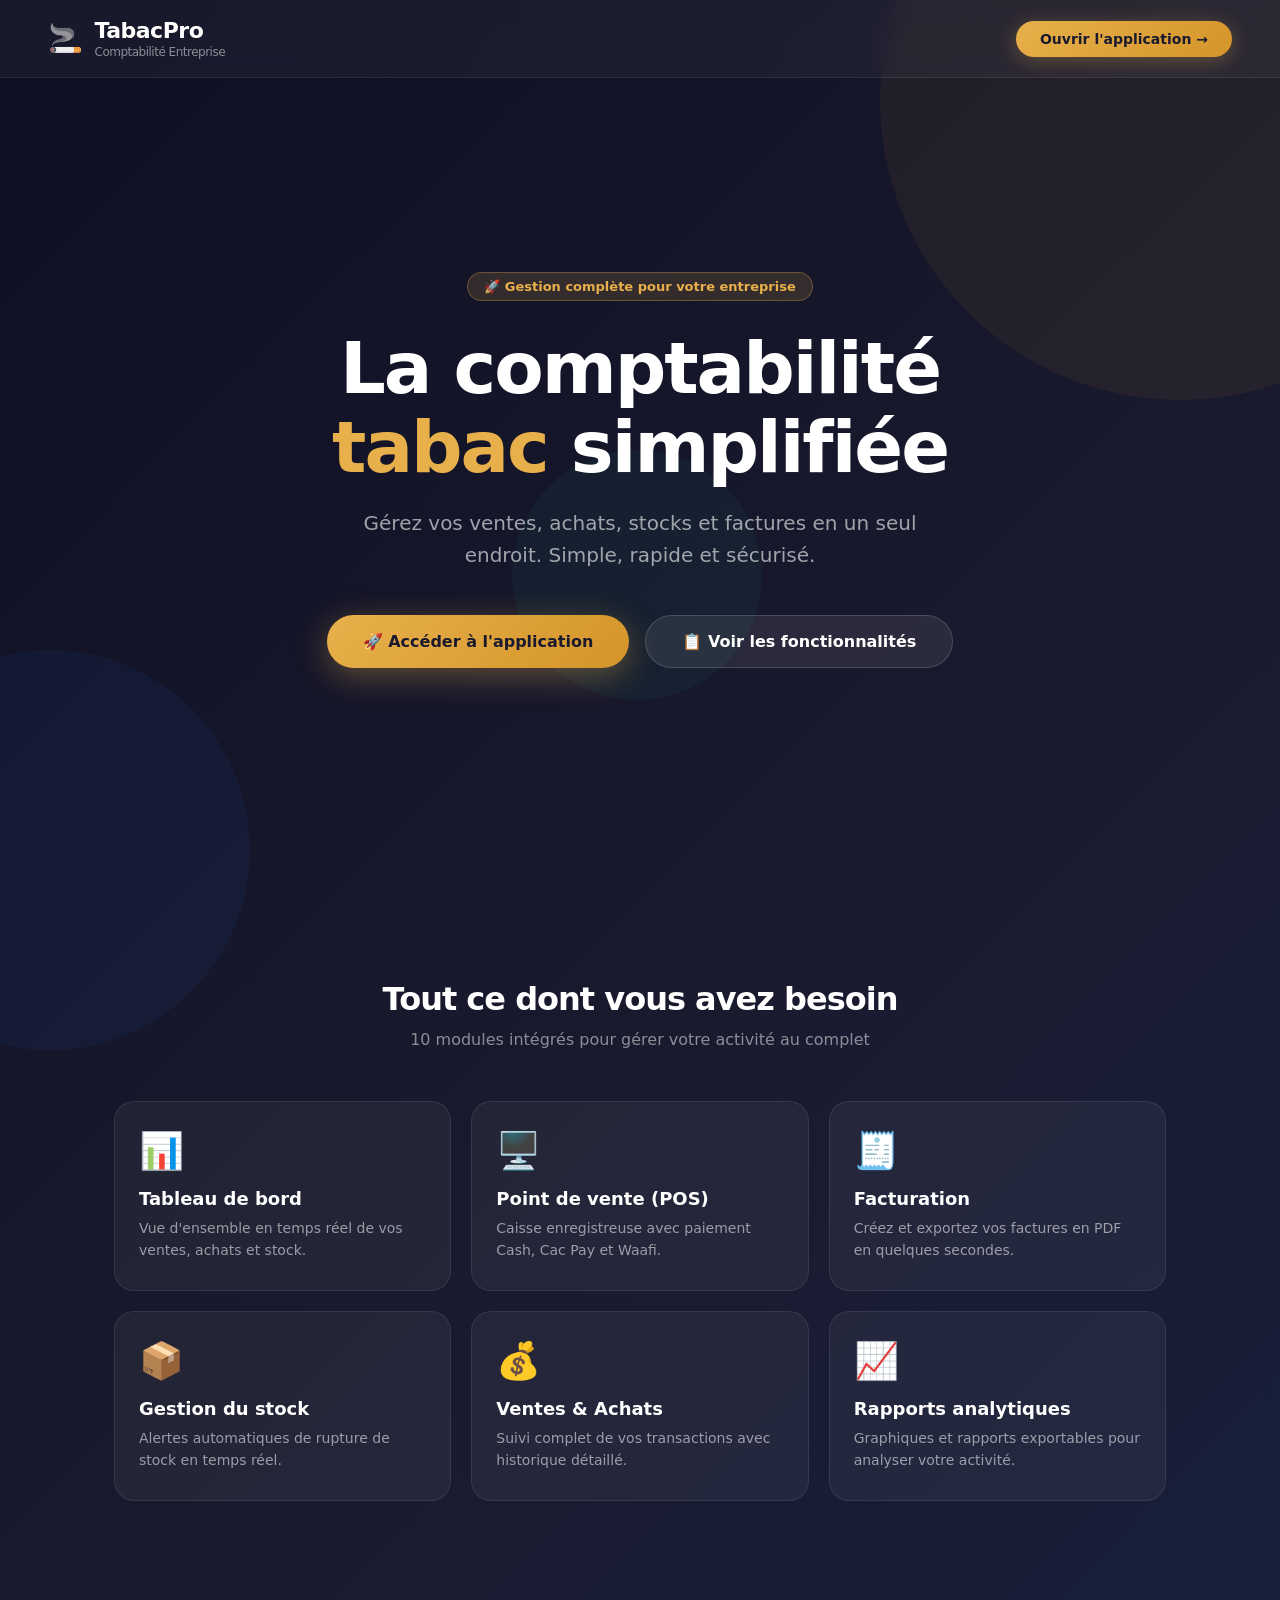
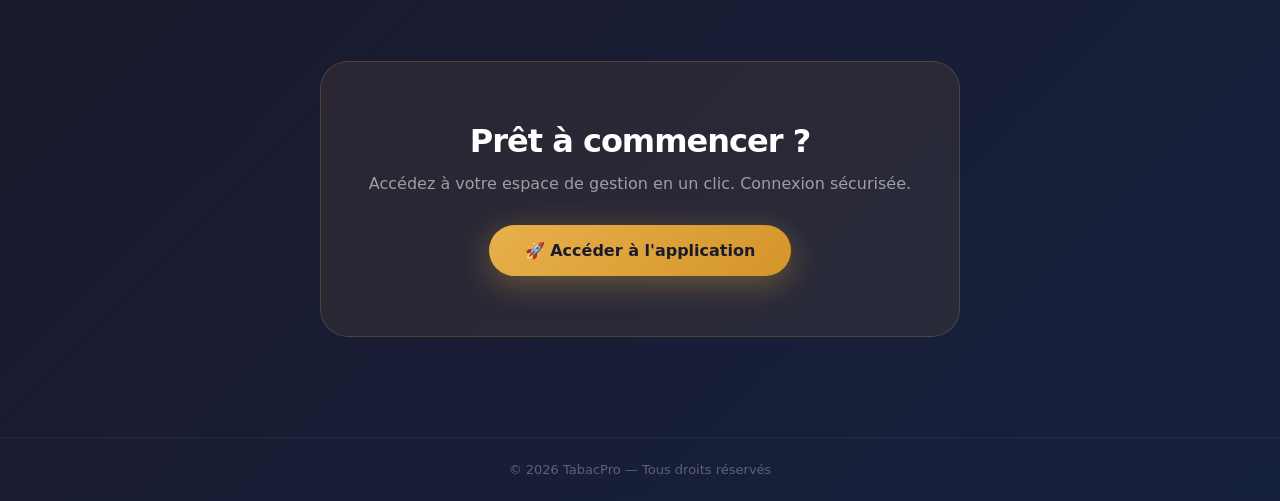
==== commit 8913a70b: "Ajouter page d'accueil avec lien vers l'application" ====
--- a/index.html
+++ b/index.html
@@ -3,1143 +3,320 @@
 <head>
   <meta charset="UTF-8" />
   <meta name="viewport" content="width=device-width, initial-scale=1.0"/>
-  <title>Comptabilité Tabac</title>
-  <link rel="stylesheet" href="style.css" />
-  <script src="https://cdnjs.cloudflare.com/ajax/libs/jspdf/2.5.1/jspdf.umd.min.js"></script>
+  <title>TabacPro — Comptabilité Entreprise</title>
+  <style>
+    * { margin: 0; padding: 0; box-sizing: border-box; }
+
+    body {
+      font-family: 'Segoe UI', system-ui, sans-serif;
+      background: linear-gradient(135deg, #0f0f23 0%, #1a1a2e 50%, #16213e 100%);
+      min-height: 100vh;
+      color: white;
+      overflow-x: hidden;
+    }
+
+    /* Formes animées en arrière-plan */
+    .bg-shapes span {
+      position: fixed;
+      border-radius: 50%;
+      opacity: .06;
+      animation: bgFloat 8s ease-in-out infinite;
+    }
+    .bg-shapes span:nth-child(1) { width:600px;height:600px;background:#e8b04b;top:-200px;right:-200px;animation-delay:0s; }
+    .bg-shapes span:nth-child(2) { width:400px;height:400px;background:#3b82f6;bottom:-150px;left:-150px;animation-delay:3s; }
+    .bg-shapes span:nth-child(3) { width:250px;height:250px;background:#10b981;top:50%;left:40%;animation-delay:5s; }
+
+    @keyframes bgFloat {
+      0%,100% { transform: translateY(0) rotate(0deg); }
+      50%      { transform: translateY(-30px) rotate(8deg); }
+    }
+
+    /* NAVBAR */
+    .navbar {
+      position: fixed;
+      top: 0; left: 0; right: 0;
+      padding: 18px 48px;
+      display: flex;
+      align-items: center;
+      justify-content: space-between;
+      background: rgba(255,255,255,0.04);
+      backdrop-filter: blur(12px);
+      border-bottom: 1px solid rgba(255,255,255,0.08);
+      z-index: 100;
+    }
+    .nav-brand {
+      display: flex;
+      align-items: center;
+      gap: 12px;
+      font-size: 22px;
+      font-weight: 800;
+      letter-spacing: -0.5px;
+    }
+    .nav-brand-icon { font-size: 28px; }
+    .nav-brand-sub { font-size: 12px; color: rgba(255,255,255,0.5); font-weight: 400; margin-top: 2px; }
+    .nav-cta {
+      background: linear-gradient(135deg, #e8b04b, #d4952a);
+      color: #1a1a2e;
+      border: none;
+      padding: 10px 24px;
+      border-radius: 50px;
+      font-size: 14px;
+      font-weight: 700;
+      cursor: pointer;
+      text-decoration: none;
+      transition: all 0.2s;
+      box-shadow: 0 4px 20px rgba(232,176,75,0.3);
+    }
+    .nav-cta:hover { transform: translateY(-2px); box-shadow: 0 8px 30px rgba(232,176,75,0.4); }
+
+    /* HERO */
+    .hero {
+      display: flex;
+      flex-direction: column;
+      align-items: center;
+      justify-content: center;
+      text-align: center;
+      min-height: 100vh;
+      padding: 120px 24px 80px;
+      position: relative;
+      z-index: 1;
+    }
+    .hero-badge {
+      display: inline-flex;
+      align-items: center;
+      gap: 8px;
+      background: rgba(232,176,75,0.15);
+      border: 1px solid rgba(232,176,75,0.3);
+      color: #e8b04b;
+      padding: 6px 16px;
+      border-radius: 50px;
+      font-size: 13px;
+      font-weight: 600;
+      margin-bottom: 28px;
+      animation: fadeUp 0.6s ease both;
+    }
+    .hero-title {
+      font-size: clamp(40px, 7vw, 72px);
+      font-weight: 900;
+      line-height: 1.1;
+      letter-spacing: -2px;
+      margin-bottom: 20px;
+      animation: fadeUp 0.6s 0.1s ease both;
+    }
+    .hero-title span { color: #e8b04b; }
+    .hero-subtitle {
+      font-size: clamp(16px, 2vw, 20px);
+      color: rgba(255,255,255,0.6);
+      max-width: 560px;
+      line-height: 1.6;
+      margin-bottom: 44px;
+      animation: fadeUp 0.6s 0.2s ease both;
+    }
+    .hero-btns {
+      display: flex;
+      gap: 16px;
+      flex-wrap: wrap;
+      justify-content: center;
+      animation: fadeUp 0.6s 0.3s ease both;
+    }
+    .btn-primary {
+      display: inline-flex;
+      align-items: center;
+      gap: 10px;
+      background: linear-gradient(135deg, #e8b04b, #d4952a);
+      color: #1a1a2e;
+      text-decoration: none;
+      padding: 16px 36px;
+      border-radius: 50px;
+      font-size: 16px;
+      font-weight: 800;
+      transition: all 0.2s;
+      box-shadow: 0 8px 32px rgba(232,176,75,0.35);
+    }
+    .btn-primary:hover { transform: translateY(-3px); box-shadow: 0 16px 40px rgba(232,176,75,0.45); }
+    .btn-secondary {
+      display: inline-flex;
+      align-items: center;
+      gap: 10px;
+      background: rgba(255,255,255,0.08);
+      border: 1px solid rgba(255,255,255,0.15);
+      color: white;
+      text-decoration: none;
+      padding: 16px 36px;
+      border-radius: 50px;
+      font-size: 16px;
+      font-weight: 600;
+      transition: all 0.2s;
+    }
+    .btn-secondary:hover { background: rgba(255,255,255,0.14); transform: translateY(-3px); }
+
+    /* FEATURES */
+    .features {
+      position: relative;
+      z-index: 1;
+      padding: 80px 24px;
+      max-width: 1100px;
+      margin: 0 auto;
+    }
+    .features-title {
+      text-align: center;
+      font-size: 32px;
+      font-weight: 800;
+      margin-bottom: 12px;
+      letter-spacing: -1px;
+    }
+    .features-sub {
+      text-align: center;
+      color: rgba(255,255,255,0.5);
+      margin-bottom: 52px;
+      font-size: 16px;
+    }
+    .features-grid {
+      display: grid;
+      grid-template-columns: repeat(auto-fit, minmax(280px, 1fr));
+      gap: 20px;
+    }
+    .feature-card {
+      background: rgba(255,255,255,0.05);
+      border: 1px solid rgba(255,255,255,0.08);
+      border-radius: 20px;
+      padding: 28px 24px;
+      transition: all 0.25s;
+    }
+    .feature-card:hover {
+      background: rgba(255,255,255,0.08);
+      border-color: rgba(232,176,75,0.3);
+      transform: translateY(-4px);
+    }
+    .feature-icon { font-size: 36px; margin-bottom: 16px; }
+    .feature-name { font-size: 18px; font-weight: 700; margin-bottom: 8px; }
+    .feature-desc { font-size: 14px; color: rgba(255,255,255,0.55); line-height: 1.6; }
+
+    /* CTA SECTION */
+    .cta-section {
+      position: relative;
+      z-index: 1;
+      text-align: center;
+      padding: 80px 24px 100px;
+    }
+    .cta-box {
+      background: rgba(232,176,75,0.08);
+      border: 1px solid rgba(232,176,75,0.2);
+      border-radius: 28px;
+      padding: 60px 40px;
+      max-width: 640px;
+      margin: 0 auto;
+    }
+    .cta-box h2 { font-size: 32px; font-weight: 800; margin-bottom: 14px; letter-spacing: -1px; }
+    .cta-box p { color: rgba(255,255,255,0.55); margin-bottom: 32px; font-size: 16px; }
+
+    /* FOOTER */
+    .footer {
+      position: relative;
+      z-index: 1;
+      text-align: center;
+      padding: 24px;
+      border-top: 1px solid rgba(255,255,255,0.06);
+      color: rgba(255,255,255,0.3);
+      font-size: 13px;
+    }
+
+    @keyframes fadeUp {
+      from { opacity: 0; transform: translateY(24px); }
+      to   { opacity: 1; transform: translateY(0); }
+    }
+
+    @media (max-width: 600px) {
+      .navbar { padding: 16px 20px; }
+      .hero-btns { flex-direction: column; align-items: center; }
+      .btn-primary, .btn-secondary { width: 100%; max-width: 320px; justify-content: center; }
+    }
+  </style>
 </head>
 <body>
 
-  <!-- ========== ÉCRAN DE CONNEXION ========== -->
-  <div id="login-overlay" class="login-overlay">
-    <div class="login-bg-shapes">
-      <span></span><span></span><span></span>
+  <!-- Formes d'arrière-plan -->
+  <div class="bg-shapes">
+    <span></span><span></span><span></span>
+  </div>
+
+  <!-- NAVBAR -->
+  <nav class="navbar">
+    <div class="nav-brand">
+      <span class="nav-brand-icon">🚬</span>
+      <div>
+        <div>TabacPro</div>
+        <div class="nav-brand-sub">Comptabilité Entreprise</div>
+      </div>
     </div>
-    <div class="login-card">
-      <div class="login-logo">
-        <span class="login-logo-icon">🚬</span>
-        <div>
-          <div class="login-brand">TabacPro</div>
-          <div class="login-brand-sub">Comptabilité Entreprise</div>
-        </div>
-      </div>
-
-      <h2 class="login-title">Connexion</h2>
-      <p class="login-subtitle">Accès sécurisé à votre espace de gestion</p>
-
-      <form id="login-form" onsubmit="doLogin(event)" autocomplete="off">
-        <div class="login-field">
-          <label>Nom d'utilisateur</label>
-          <div class="login-input-wrap">
-            <span class="login-icon">👤</span>
-            <input type="text" id="login-username" placeholder="admin" autocomplete="username" required />
-          </div>
-        </div>
-        <div class="login-field">
-          <label>Mot de passe</label>
-          <div class="login-input-wrap">
-            <span class="login-icon">🔒</span>
-            <input type="password" id="login-password" placeholder="••••••••" autocomplete="current-password" required />
-            <button type="button" class="login-eye" onclick="togglePwdVis(this)">👁</button>
-          </div>
-        </div>
-        <div id="login-error" class="login-error" style="display:none">
-          ❌ Identifiants incorrects. Veuillez réessayer.
-        </div>
-        <button type="submit" class="login-submit" id="login-btn">
-          <span id="login-btn-text">Se connecter</span>
-        </button>
-      </form>
-
-      <div class="login-hint">
-        Première connexion : <strong>admin</strong> / <strong>admin123</strong>
-      </div>
+    <a href="app.html" class="nav-cta">Ouvrir l'application →</a>
+  </nav>
+
+  <!-- HERO -->
+  <section class="hero">
+    <div class="hero-badge">🚀 Gestion complète pour votre entreprise</div>
+    <h1 class="hero-title">La comptabilité<br/><span>tabac</span> simplifiée</h1>
+    <p class="hero-subtitle">
+      Gérez vos ventes, achats, stocks et factures en un seul endroit.
+      Simple, rapide et sécurisé.
+    </p>
+    <div class="hero-btns">
+      <a href="app.html" class="btn-primary">🚀 Accéder à l'application</a>
+      <a href="#features" class="btn-secondary">📋 Voir les fonctionnalités</a>
     </div>
-  </div>
-
-  <!-- SIDEBAR -->
-  <div class="sidebar">
-    <div class="logo">
-      <span class="logo-icon">🚬</span>
-      <span class="logo-text">TabacPro</span>
+  </section>
+
+  <!-- FEATURES -->
+  <section class="features" id="features">
+    <h2 class="features-title">Tout ce dont vous avez besoin</h2>
+    <p class="features-sub">10 modules intégrés pour gérer votre activité au complet</p>
+    <div class="features-grid">
+      <div class="feature-card">
+        <div class="feature-icon">📊</div>
+        <div class="feature-name">Tableau de bord</div>
+        <div class="feature-desc">Vue d'ensemble en temps réel de vos ventes, achats et stock.</div>
+      </div>
+      <div class="feature-card">
+        <div class="feature-icon">🖥️</div>
+        <div class="feature-name">Point de vente (POS)</div>
+        <div class="feature-desc">Caisse enregistreuse avec paiement Cash, Cac Pay et Waafi.</div>
+      </div>
+      <div class="feature-card">
+        <div class="feature-icon">🧾</div>
+        <div class="feature-name">Facturation</div>
+        <div class="feature-desc">Créez et exportez vos factures en PDF en quelques secondes.</div>
+      </div>
+      <div class="feature-card">
+        <div class="feature-icon">📦</div>
+        <div class="feature-name">Gestion du stock</div>
+        <div class="feature-desc">Alertes automatiques de rupture de stock en temps réel.</div>
+      </div>
+      <div class="feature-card">
+        <div class="feature-icon">💰</div>
+        <div class="feature-name">Ventes & Achats</div>
+        <div class="feature-desc">Suivi complet de vos transactions avec historique détaillé.</div>
+      </div>
+      <div class="feature-card">
+        <div class="feature-icon">📈</div>
+        <div class="feature-name">Rapports analytiques</div>
+        <div class="feature-desc">Graphiques et rapports exportables pour analyser votre activité.</div>
+      </div>
     </div>
-    <nav>
-      <a href="#" class="nav-link active" onclick="showPage('dashboard')">
-        <span>📊</span> Tableau de bord
-      </a>
-      <a href="#" class="nav-link" onclick="showPage('ventes')">
-        <span>💰</span> Gestion des ventes
-      </a>
-      <a href="#" class="nav-link" onclick="showPage('produits')">
-        <span>📦</span> Produits
-      </a>
-      <a href="#" class="nav-link" onclick="showPage('achats')">
-        <span>🛒</span> Gestion des achats
-      </a>
-      <a href="#" class="nav-link" onclick="showPage('stock')">
-        <span>🏭</span> Gestion du stock
-      </a>
-      <a href="#" class="nav-link" onclick="showPage('factures')">
-        <span>🧾</span> Facturation
-      </a>
-      <a href="#" class="nav-link" onclick="showPage('rapports')">
-        <span>📈</span> Rapports
-      </a>
-      <a href="#" class="nav-link" onclick="showPage('journal')">
-        <span>📋</span> Journal d'activité
-      </a>
-      <a href="#" class="nav-link" onclick="showPage('pos')">
-        <span>🖥️</span> Point de vente
-      </a>
-      <a href="#" class="nav-link" onclick="showPage('parametres')">
-        <span>⚙️</span> Paramètres
-      </a>
-    </nav>
-
-    <!-- Utilisateur + déconnexion -->
-    <div class="sidebar-user">
-      <div class="sidebar-user-info">
-        <div class="sidebar-user-avatar" id="sidebar-avatar">A</div>
-        <div>
-          <div class="sidebar-user-name" id="sidebar-username">admin</div>
-          <div class="sidebar-user-role">Administrateur</div>
-        </div>
-      </div>
-      <button class="sidebar-logout" onclick="doLogout()" title="Déconnexion">⏻</button>
+  </section>
+
+  <!-- CTA -->
+  <section class="cta-section">
+    <div class="cta-box">
+      <h2>Prêt à commencer ?</h2>
+      <p>Accédez à votre espace de gestion en un clic. Connexion sécurisée.</p>
+      <a href="app.html" class="btn-primary" style="display:inline-flex">🚀 Accéder à l'application</a>
     </div>
-  </div>
-
-  <!-- MAIN CONTENT -->
-  <div class="main">
-
-    <!-- HEADER -->
-    <div class="header">
-      <div>
-        <h1 id="page-title">Tableau de bord</h1>
-        <p id="page-date"></p>
-      </div>
-      <div class="header-right">
-        <!-- Bouton Export PDF -->
-        <div class="pdf-dropdown" id="pdf-dropdown">
-          <button class="btn-pdf" onclick="togglePdfMenu()">
-            📄 Export PDF <span class="pdf-arrow">▾</span>
-          </button>
-          <div class="pdf-menu" id="pdf-menu">
-            <div class="pdf-menu-title">Exporter en PDF</div>
-            <button onclick="exportDashboardPDF()">📊 Tableau de bord</button>
-            <button onclick="exportVentesPDF()">💰 Liste des ventes</button>
-            <button onclick="exportAchatsPDF()">🛒 Liste des achats</button>
-            <button onclick="exportStockPDF()">🏭 État du stock</button>
-            <button onclick="exportRapportPDF()">📈 Rapport analytique</button>
-            <button onclick="exportPosSalesPDF()">🖥️ Rapport ventes POS</button>
-            <div class="pdf-menu-sep"></div>
-            <button onclick="exportAllPDF()">📦 Export complet</button>
-          </div>
-        </div>
-        <!-- Cloche de notifications stock -->
-        <div class="notif-bell-wrap" id="notif-bell-wrap">
-          <button class="notif-bell-btn" id="notif-bell-btn" onclick="toggleNotifPanel()" title="Alertes de stock">
-            🔔
-            <span class="notif-badge" id="notif-badge" style="display:none">0</span>
-          </button>
-          <div class="notif-panel" id="notif-panel">
-            <div class="notif-panel-header">
-              <span>⚠️ Alertes de stock</span>
-              <button class="notif-mark-read" onclick="markAlertsRead()">Tout marquer lu</button>
-            </div>
-            <div class="notif-panel-body" id="notif-panel-body">
-              <div class="notif-empty">Chargement…</div>
-            </div>
-            <div class="notif-panel-footer">
-              <button class="notif-go-stock" onclick="toggleNotifPanel(); showPage('stock')">
-                Voir la gestion du stock →
-              </button>
-            </div>
-          </div>
-        </div>
-        <span class="company-name">Entreprise de Tabac</span>
-      </div>
-    </div>
-
-    <!-- PAGE: DASHBOARD -->
-    <div id="page-dashboard" class="page active">
-
-      <!-- Bannière de bienvenue -->
-      <div class="dash-welcome">
-        <div>
-          <div class="dash-welcome-title">Bienvenue sur TabacPro 🚬</div>
-          <div class="dash-welcome-sub" id="dash-date-full"></div>
-        </div>
-        <div class="dash-welcome-badge">
-          <span id="dash-marge-label">Marge du mois</span>
-          <strong id="dash-marge-value">0 DJF</strong>
-        </div>
-      </div>
-
-      <!-- KPI Cards avec sparklines -->
-      <div class="dash-kpi-row">
-        <div class="dash-kpi-card dash-kpi-blue" style="--delay:0s">
-          <div class="dash-kpi-top">
-            <div>
-              <div class="dash-kpi-label">Ventes aujourd'hui</div>
-              <div class="dash-kpi-value" id="dk-today">0 DJF</div>
-              <div class="dash-kpi-delta" id="dk-today-delta"></div>
-            </div>
-            <div class="dash-kpi-icon-wrap dash-bg-blue">💰</div>
-          </div>
-          <canvas class="dash-spark" id="spark-today" height="44"></canvas>
-        </div>
-
-        <div class="dash-kpi-card dash-kpi-green" style="--delay:.08s">
-          <div class="dash-kpi-top">
-            <div>
-              <div class="dash-kpi-label">Ventes ce mois</div>
-              <div class="dash-kpi-value" id="dk-month">0 DJF</div>
-              <div class="dash-kpi-delta" id="dk-month-delta"></div>
-            </div>
-            <div class="dash-kpi-icon-wrap dash-bg-green">📅</div>
-          </div>
-          <canvas class="dash-spark" id="spark-month" height="44"></canvas>
-        </div>
-
-        <div class="dash-kpi-card dash-kpi-purple" style="--delay:.16s">
-          <div class="dash-kpi-top">
-            <div>
-              <div class="dash-kpi-label">Achats ce mois</div>
-              <div class="dash-kpi-value" id="dk-achats">0 DJF</div>
-              <div class="dash-kpi-delta" id="dk-achats-delta"></div>
-            </div>
-            <div class="dash-kpi-icon-wrap dash-bg-purple">🛒</div>
-          </div>
-          <canvas class="dash-spark" id="spark-achats" height="44"></canvas>
-        </div>
-
-        <div class="dash-kpi-card dash-kpi-orange" style="--delay:.24s">
-          <div class="dash-kpi-top">
-            <div>
-              <div class="dash-kpi-label">Transactions total</div>
-              <div class="dash-kpi-value" id="dk-count">0</div>
-              <div class="dash-kpi-delta" id="dk-count-delta"></div>
-            </div>
-            <div class="dash-kpi-icon-wrap dash-bg-orange">🧾</div>
-          </div>
-          <canvas class="dash-spark" id="spark-count" height="44"></canvas>
-        </div>
-      </div>
-
-      <!-- Graphiques principaux -->
-      <div class="dash-charts-main">
-        <div class="dash-chart-box dash-chart-line-wrap">
-          <div class="dash-chart-hdr">
-            <span class="dash-chart-title">Évolution ventes & achats — 30 derniers jours</span>
-            <div class="dash-legend-row">
-              <span class="dash-legend-dot" style="background:#3b82f6"></span><span>Ventes</span>
-              <span class="dash-legend-dot" style="background:#e8b04b;margin-left:14px"></span><span>Achats</span>
-            </div>
-          </div>
-          <canvas id="dash-line-chart" height="200"></canvas>
-        </div>
-
-        <div class="dash-chart-box dash-chart-donut-wrap">
-          <div class="dash-chart-hdr">
-            <span class="dash-chart-title">Top produits</span>
-          </div>
-          <canvas id="dash-donut-chart" height="180"></canvas>
-          <div id="dash-donut-legend" class="donut-legend"></div>
-        </div>
-      </div>
-
-      <!-- Rangée inférieure -->
-      <div class="dash-bottom-row">
-
-        <!-- Top produits barres -->
-        <div class="section">
-          <h2>🏆 Classement produits</h2>
-          <div id="dash-prod-bars"></div>
-        </div>
-
-        <!-- Activité récente -->
-        <div class="section">
-          <h2>🕐 Activité récente</h2>
-          <div id="dash-activity"></div>
-
-          <h2 style="margin-top:20px;padding-top:16px;border-top:2px solid #f0f2f5">⚠️ Alertes stock</h2>
-          <div id="dash-stock-alerts"></div>
-        </div>
-
-      </div>
-
-    </div>
-
-    <!-- PAGE: VENTES -->
-    <div id="page-ventes" class="page">
-      <div class="section">
-        <h2>Nouvelle vente</h2>
-        <form id="sale-form" onsubmit="addSale(event)">
-          <div class="form-grid">
-            <div class="form-group">
-              <label>Produit *</label>
-              <select id="sale-product" required>
-                <option value="">-- Choisir un produit --</option>
-              </select>
-            </div>
-            <div class="form-group">
-              <label>Quantité *</label>
-              <input type="number" id="sale-qty" min="1" value="1" required />
-            </div>
-            <div class="form-group">
-              <label>Prix unitaire (DJF) *</label>
-              <input type="number" id="sale-price" min="0" step="1" required />
-            </div>
-            <div class="form-group">
-              <label>Client (optionnel)</label>
-              <input type="text" id="sale-client" placeholder="Nom du client" />
-            </div>
-            <div class="form-group">
-              <label>Date *</label>
-              <input type="date" id="sale-date" required />
-            </div>
-            <div class="form-group">
-              <label>Note</label>
-              <input type="text" id="sale-note" placeholder="Remarque..." />
-            </div>
-          </div>
-          <div class="total-preview">
-            <span>Total : </span>
-            <strong id="total-preview">0 DJF</strong>
-          </div>
-          <button type="submit" class="btn btn-primary">Enregistrer la vente</button>
-        </form>
-      </div>
-
-      <div class="section">
-        <div class="section-header">
-          <h2>Historique des ventes</h2>
-          <div class="filters">
-            <input type="month" id="filter-month" onchange="filterSales()" />
-            <input type="text" id="filter-search" placeholder="Rechercher..." oninput="filterSales()" />
-          </div>
-        </div>
-        <table>
-          <thead>
-            <tr>
-              <th>Date</th>
-              <th>Produit</th>
-              <th>Qté</th>
-              <th>Prix unit.</th>
-              <th>Total</th>
-              <th>Client</th>
-              <th>Note</th>
-              <th>Action</th>
-            </tr>
-          </thead>
-          <tbody id="sales-table">
-            <tr><td colspan="8" class="empty">Aucune vente enregistrée</td></tr>
-          </tbody>
-        </table>
-        <div class="table-footer">
-          <strong>Total filtré : <span id="filtered-total">0 DJF</span></strong>
-        </div>
-      </div>
-    </div>
-
-    <!-- PAGE: PRODUITS -->
-    <div id="page-produits" class="page">
-      <div class="section">
-        <h2>Ajouter un produit</h2>
-        <form id="product-form" onsubmit="addProduct(event)">
-          <div class="form-grid">
-            <div class="form-group">
-              <label>Nom du produit *</label>
-              <input type="text" id="prod-name" placeholder="Ex: Marlboro Rouge" required />
-            </div>
-            <div class="form-group">
-              <label>Catégorie</label>
-              <select id="prod-category">
-                <option value="Cigarettes">Cigarettes</option>
-                <option value="Cigares">Cigares</option>
-                <option value="Tabac à rouler">Tabac à rouler</option>
-                <option value="Chicha">Chicha</option>
-                <option value="Accessoires">Accessoires</option>
-                <option value="Autre">Autre</option>
-              </select>
-            </div>
-            <div class="form-group">
-              <label>Prix de vente (DJF)</label>
-              <input type="number" id="prod-price" min="0" step="1" placeholder="0" />
-            </div>
-            <div class="form-group">
-              <label>Quantité initiale en stock</label>
-              <input type="number" id="prod-initial-qty" min="0" step="1" placeholder="0" />
-            </div>
-            <div class="form-group">
-              <label>Prix d'achat unitaire (DJF)</label>
-              <input type="number" id="prod-initial-price" min="0" step="1" placeholder="0 (optionnel)" />
-            </div>
-            <div class="form-group">
-              <label>Description</label>
-              <input type="text" id="prod-desc" placeholder="Description optionnelle" />
-            </div>
-          </div>
-          <button type="submit" class="btn btn-primary">Ajouter le produit</button>
-        </form>
-      </div>
-
-      <div class="section">
-        <h2>Liste des produits</h2>
-        <table>
-          <thead>
-            <tr>
-              <th>Nom</th>
-              <th>Catégorie</th>
-              <th>Prix vente (DJF)</th>
-              <th>Description</th>
-              <th>Stock actuel</th>
-              <th>Action</th>
-            </tr>
-          </thead>
-          <tbody id="products-table">
-            <tr><td colspan="5" class="empty">Aucun produit enregistré</td></tr>
-          </tbody>
-        </table>
-      </div>
-    </div>
-
-    <!-- PAGE: ACHATS -->
-    <div id="page-achats" class="page">
-      <div class="section">
-        <h2>Nouvel achat fournisseur</h2>
-        <form id="purchase-form" onsubmit="addPurchase(event)">
-          <div class="form-grid">
-            <div class="form-group">
-              <label>Produit *</label>
-              <select id="ach-product" required>
-                <option value="">-- Choisir un produit --</option>
-              </select>
-            </div>
-            <div class="form-group">
-              <label>Fournisseur</label>
-              <input type="text" id="ach-supplier" placeholder="Nom du fournisseur" />
-            </div>
-            <div class="form-group">
-              <label>Quantité *</label>
-              <input type="number" id="ach-qty" min="1" value="1" required />
-            </div>
-            <div class="form-group">
-              <label>Prix d'achat unitaire (DJF) *</label>
-              <input type="number" id="ach-price" min="0" step="1" required />
-            </div>
-            <div class="form-group">
-              <label>Date *</label>
-              <input type="date" id="ach-date" required />
-            </div>
-            <div class="form-group">
-              <label>Note</label>
-              <input type="text" id="ach-note" placeholder="Remarque..." />
-            </div>
-          </div>
-          <div class="total-preview">
-            <span>Coût total : </span>
-            <strong id="ach-total-preview">0 DJF</strong>
-          </div>
-          <button type="submit" class="btn btn-primary">Enregistrer l'achat</button>
-        </form>
-      </div>
-
-      <div class="section">
-        <div class="section-header">
-          <h2>Historique des achats</h2>
-          <div class="filters">
-            <input type="month" id="ach-filter-month" onchange="filterPurchases()" />
-            <input type="text" id="ach-filter-search" placeholder="Rechercher..." oninput="filterPurchases()" />
-          </div>
-        </div>
-        <table>
-          <thead>
-            <tr>
-              <th>Date</th>
-              <th>Produit</th>
-              <th>Fournisseur</th>
-              <th>Qté</th>
-              <th>Prix unit.</th>
-              <th>Coût total</th>
-              <th>Note</th>
-              <th>Action</th>
-            </tr>
-          </thead>
-          <tbody id="purchases-table">
-            <tr><td colspan="8" class="empty">Aucun achat enregistré</td></tr>
-          </tbody>
-        </table>
-        <div class="table-footer">
-          <strong>Total filtré : <span id="ach-filtered-total">0 DJF</span></strong>
-        </div>
-      </div>
-    </div>
-
-    <!-- PAGE: STOCK -->
-    <div id="page-stock" class="page">
-      <div class="section">
-        <div class="section-header">
-          <h2>État du stock</h2>
-          <div class="filters">
-            <input type="text" id="stock-search" placeholder="Rechercher un produit..." oninput="filterStock()" />
-          </div>
-        </div>
-        <div class="stock-legend">
-          <span class="badge badge-ok">En stock</span>
-          <span class="badge badge-low">Stock bas (≤ seuil)</span>
-          <span class="badge badge-out">Rupture</span>
-        </div>
-        <table style="margin-top:16px">
-          <thead>
-            <tr>
-              <th>Produit</th>
-              <th>Catégorie</th>
-              <th>Total acheté</th>
-              <th>Total vendu</th>
-              <th>Stock actuel</th>
-              <th>Seuil alerte</th>
-              <th>Valeur stock (DJF)</th>
-              <th>Statut</th>
-              <th>Seuil</th>
-            </tr>
-          </thead>
-          <tbody id="stock-table">
-            <tr><td colspan="9" class="empty">Aucun produit enregistré</td></tr>
-          </tbody>
-        </table>
-      </div>
-
-      <div class="section">
-        <h2>Résumé financier</h2>
-        <div class="cards" id="stock-summary-cards"></div>
-      </div>
-    </div>
-
-    <!-- PAGE: FACTURES -->
-    <div id="page-factures" class="page">
-
-      <!-- Formulaire nouvelle facture -->
-      <div class="section">
-        <h2>Nouvelle facture</h2>
-        <form id="invoice-form" onsubmit="createInvoice(event)">
-
-          <div class="form-grid">
-            <div class="form-group">
-              <label>Nom du client *</label>
-              <input type="text" id="inv-client-name" placeholder="Nom ou raison sociale" required />
-            </div>
-            <div class="form-group">
-              <label>Téléphone</label>
-              <input type="text" id="inv-client-phone" placeholder="+253 77 00 00 00" />
-            </div>
-            <div class="form-group">
-              <label>Adresse client</label>
-              <input type="text" id="inv-client-addr" placeholder="Adresse" />
-            </div>
-            <div class="form-group">
-              <label>Date facture *</label>
-              <input type="date" id="inv-date" required />
-            </div>
-            <div class="form-group">
-              <label>Date échéance</label>
-              <input type="date" id="inv-due-date" />
-            </div>
-            <div class="form-group">
-              <label>TVA (%)</label>
-              <input type="number" id="inv-tva" min="0" max="100" value="0" step="0.1" />
-            </div>
-          </div>
-
-          <!-- Lignes articles -->
-          <div class="invoice-items-header">
-            <h3>Articles</h3>
-            <button type="button" class="btn btn-outline btn-sm" onclick="addInvoiceRow()">+ Ajouter une ligne</button>
-          </div>
-          <table class="invoice-items-table">
-            <thead>
-              <tr>
-                <th>Produit / Description</th>
-                <th>Quantité</th>
-                <th>Prix unit. (DJF)</th>
-                <th>Total (DJF)</th>
-                <th></th>
-              </tr>
-            </thead>
-            <tbody id="invoice-rows">
-              <!-- lignes ajoutées dynamiquement -->
-            </tbody>
-          </table>
-
-          <div class="invoice-totals">
-            <div class="invoice-total-row"><span>Sous-total :</span><strong id="inv-subtotal">0 DJF</strong></div>
-            <div class="invoice-total-row"><span>TVA (<span id="inv-tva-pct">0</span>%) :</span><strong id="inv-tva-amount">0 DJF</strong></div>
-            <div class="invoice-total-row total-final"><span>TOTAL À PAYER :</span><strong id="inv-total-final">0 DJF</strong></div>
-          </div>
-
-          <div class="form-group" style="margin-top:16px">
-            <label>Notes / Conditions de paiement</label>
-            <input type="text" id="inv-notes" placeholder="Ex: Paiement à 30 jours..." />
-          </div>
-
-          <button type="submit" class="btn btn-primary" style="margin-top:16px">Créer la facture</button>
-        </form>
-      </div>
-
-      <!-- Liste des factures -->
-      <div class="section">
-        <div class="section-header">
-          <h2>Liste des factures</h2>
-          <div class="filters">
-            <select id="inv-filter-status" onchange="filterInvoices()">
-              <option value="">Tous les statuts</option>
-              <option value="brouillon">Brouillon</option>
-              <option value="envoyee">Envoyée</option>
-              <option value="payee">Payée</option>
-              <option value="annulee">Annulée</option>
-            </select>
-            <input type="text" id="inv-filter-search" placeholder="Rechercher client..." oninput="filterInvoices()" />
-          </div>
-        </div>
-        <table>
-          <thead>
-            <tr>
-              <th>N° Facture</th>
-              <th>Date</th>
-              <th>Client</th>
-              <th>Total</th>
-              <th>Statut</th>
-              <th>Actions</th>
-            </tr>
-          </thead>
-          <tbody id="invoices-table">
-            <tr><td colspan="6" class="empty">Aucune facture créée</td></tr>
-          </tbody>
-        </table>
-        <div class="table-footer">
-          <strong>Total facturé : <span id="inv-filtered-total">0 DJF</span></strong>
-        </div>
-      </div>
-    </div>
-
-    <!-- PAGE: RAPPORTS -->
-    <div id="page-rapports" class="page">
-
-      <!-- Barre de contrôle -->
-      <div class="rpt-toolbar">
-        <div class="rpt-period-btns">
-          <button class="rpt-btn active" onclick="rptSetPeriod('month',this)">Ce mois</button>
-          <button class="rpt-btn" onclick="rptSetPeriod('quarter',this)">Trimestre</button>
-          <button class="rpt-btn" onclick="rptSetPeriod('year',this)">Cette année</button>
-          <button class="rpt-btn" onclick="rptSetPeriod('all',this)">Tout</button>
-        </div>
-        <div class="rpt-custom-range">
-          <input type="date" id="rpt-from" onchange="rptSetPeriod('custom')" />
-          <span>→</span>
-          <input type="date" id="rpt-to"   onchange="rptSetPeriod('custom')" />
-        </div>
-        <button class="btn btn-outline" onclick="window.print()">🖨️ Imprimer</button>
-      </div>
-
-      <!-- KPI Cards -->
-      <div class="cards" id="rpt-kpi-cards"></div>
-
-      <!-- Ligne 1 de graphiques -->
-      <div class="rpt-charts-row">
-        <div class="rpt-chart-box rpt-chart-wide">
-          <div class="rpt-chart-title">Ventes mensuelles (DJF)</div>
-          <canvas id="chart-bar-monthly" height="220"></canvas>
-        </div>
-        <div class="rpt-chart-box">
-          <div class="rpt-chart-title">Répartition par produit</div>
-          <canvas id="chart-donut-products" height="220"></canvas>
-          <div id="donut-legend" class="donut-legend"></div>
-        </div>
-      </div>
-
-      <!-- Ligne 2 de graphiques -->
-      <div class="rpt-charts-row">
-        <div class="rpt-chart-box">
-          <div class="rpt-chart-title">Ventes vs Achats (DJF)</div>
-          <canvas id="chart-bar-compare" height="220"></canvas>
-        </div>
-        <div class="rpt-chart-box rpt-chart-wide">
-          <div class="rpt-chart-title">Évolution des ventes cumulées (DJF)</div>
-          <canvas id="chart-line-cumul" height="220"></canvas>
-        </div>
-      </div>
-
-      <!-- Tableaux -->
-      <div class="rpt-tables-row">
-
-        <!-- Top produits -->
-        <div class="section">
-          <h2>🏆 Top produits</h2>
-          <table>
-            <thead><tr><th>#</th><th>Produit</th><th>Qté vendue</th><th>CA (DJF)</th><th>Part</th></tr></thead>
-            <tbody id="rpt-top-products"></tbody>
-          </table>
-        </div>
-
-        <!-- Top clients -->
-        <div class="section">
-          <h2>👤 Top clients</h2>
-          <table>
-            <thead><tr><th>#</th><th>Client</th><th>Achats</th><th>Total (DJF)</th></tr></thead>
-            <tbody id="rpt-top-clients"></tbody>
-          </table>
-        </div>
-
-      </div>
-
-      <!-- Détail des ventes -->
-      <div class="section">
-        <div class="section-header">
-          <h2>📋 Détail des ventes</h2>
-          <span id="rpt-period-label" style="font-size:13px;color:#888"></span>
-        </div>
-        <table>
-          <thead>
-            <tr><th>Date</th><th>Produit</th><th>Client</th><th>Qté</th><th>Prix unit.</th><th>Total</th></tr>
-          </thead>
-          <tbody id="rpt-detail-table"></tbody>
-        </table>
-        <div class="table-footer">
-          Total période : <strong><span id="rpt-period-total">0 DJF</span></strong>
-        </div>
-      </div>
-
-      <!-- ===== RAPPORT POS PAR CAISSE ===== -->
-      <div class="rpt-pos-section">
-        <div class="rpt-pos-header">
-          <h2 style="margin:0;color:#1a1a2e">🖥️ Rapport par caisse POS</h2>
-          <div style="display:flex;align-items:center;gap:12px">
-            <span id="rpt-pos-period" style="font-size:13px;color:#9ca3af"></span>
-            <button class="btn btn-primary" style="padding:8px 16px;font-size:13px" onclick="exportPosSalesPDF()">
-              📄 Exporter PDF
-            </button>
-          </div>
-        </div>
-
-        <!-- KPI par caisse -->
-        <div class="rpt-pos-terminals" id="rpt-pos-terminals"></div>
-
-        <!-- Graphique comparatif -->
-        <div class="rpt-charts-row" id="rpt-pos-charts-row" style="display:none">
-          <div class="rpt-chart-box rpt-chart-wide">
-            <div class="rpt-chart-title">CA par caisse (DJF)</div>
-            <canvas id="chart-pos-bar" height="200"></canvas>
-          </div>
-          <div class="rpt-chart-box">
-            <div class="rpt-chart-title">Répartition du CA par caisse</div>
-            <canvas id="chart-pos-donut" height="200"></canvas>
-            <div id="rpt-pos-donut-legend" class="donut-legend"></div>
-          </div>
-        </div>
-
-        <!-- Tableau détaillé par caisse -->
-        <div class="section" style="margin-top:0">
-          <div class="section-header">
-            <h2>📊 Ventes POS détaillées</h2>
-            <select id="rpt-pos-filter-terminal" onchange="renderPosSalesReport()" style="padding:6px 12px;border-radius:8px;border:2px solid #e5e7eb;font-size:13px">
-              <option value="">Toutes les caisses</option>
-            </select>
-          </div>
-          <table>
-            <thead>
-              <tr><th>Date</th><th>Caisse</th><th>Caissier</th><th>Produit</th><th>Client</th><th>Qté</th><th>Total</th></tr>
-            </thead>
-            <tbody id="rpt-pos-detail-table"></tbody>
-          </table>
-          <div class="table-footer">
-            Total POS période : <strong><span id="rpt-pos-total">0 DJF</span></strong>
-            &nbsp;·&nbsp; <span id="rpt-pos-count">0 transaction(s)</span>
-          </div>
-        </div>
-      </div>
-
-    </div>
-
-  </div>
-
-  <!-- MODAL APERÇU FACTURE -->
-  <div id="invoice-preview-modal" class="invoice-modal" style="display:none">
-    <div class="invoice-modal-content">
-      <div class="invoice-modal-actions no-print">
-        <button class="btn btn-primary" onclick="window.print()">🖨️ Imprimer</button>
-        <button class="btn btn-outline" onclick="closeInvoiceModal()">✕ Fermer</button>
-      </div>
-      <div id="invoice-print-area" class="invoice-print">
-        <!-- contenu généré dynamiquement -->
-      </div>
-    </div>
-  </div>
-
-  <!-- PAGE: JOURNAL -->
-  <div id="page-journal" class="page">
-
-    <!-- Toolbar -->
-    <div class="journal-toolbar">
-      <div class="journal-filters">
-        <select id="jrn-filter-type" onchange="renderJournal()">
-          <option value="">Tous les types</option>
-          <option value="connexion">🔐 Connexions</option>
-          <option value="vente">💰 Ventes</option>
-          <option value="achat">🛒 Achats</option>
-          <option value="facture">🧾 Factures</option>
-          <option value="produit">📦 Produits</option>
-          <option value="suppression">🗑️ Suppressions</option>
-          <option value="parametres">⚙️ Paramètres</option>
-        </select>
-        <input type="date" id="jrn-filter-date" onchange="renderJournal()" />
-        <input type="text" id="jrn-filter-search" placeholder="Rechercher..." oninput="renderJournal()" />
-      </div>
-      <div style="display:flex;gap:10px">
-        <button class="btn btn-outline" onclick="exportJournalPDF()">📄 Export PDF</button>
-        <button class="btn btn-danger" style="padding:8px 16px;font-size:13px" onclick="clearJournal()">🗑️ Vider</button>
-      </div>
-    </div>
-
-    <!-- Stats rapides -->
-    <div class="journal-stats" id="journal-stats"></div>
-
-    <!-- Timeline -->
-    <div class="journal-wrap">
-      <div class="journal-timeline" id="journal-timeline">
-        <div class="jrn-empty">Aucune activité enregistrée</div>
-      </div>
-    </div>
-
-  </div>
-
-  <!-- PAGE: POINT DE VENTE (POS) -->
-  <div id="page-pos" class="page">
-
-    <!-- ===== VUE A : HUB DE SÉLECTION ===== -->
-    <div id="pos-hub">
-      <div class="pos-hub-header">
-        <div>
-          <h2 style="margin:0;color:#1a1a2e">🖥️ Points de vente</h2>
-          <p style="margin:4px 0 0;font-size:13px;color:#9ca3af">Sélectionnez une caisse pour commencer</p>
-        </div>
-        <button class="pos-hub-add-btn" onclick="openPosTerminalEditor(null)">+ Nouvelle caisse</button>
-      </div>
-      <div class="pos-terminals-grid" id="pos-terminals-grid">
-        <!-- Cards générées par JS -->
-      </div>
-    </div>
-
-    <!-- ===== VUE B : CAISSE ACTIVE ===== -->
-    <div id="pos-terminal-view" style="display:none;flex-direction:column;height:100%">
-
-      <!-- Bandeau terminal -->
-      <div class="pos-terminal-bar" id="pos-terminal-bar">
-        <div class="pos-terminal-bar-info">
-          <span class="pos-terminal-bar-dot" id="pos-terminal-bar-dot"></span>
-          <span class="pos-terminal-bar-name" id="pos-terminal-bar-name">Caisse</span>
-          <span class="pos-terminal-bar-sep">·</span>
-          <span class="pos-terminal-bar-loc" id="pos-terminal-bar-loc"></span>
-          <span class="pos-terminal-bar-sep" id="pos-terminal-bar-sep2">·</span>
-          <span class="pos-terminal-bar-cashier" id="pos-terminal-bar-cashier"></span>
-        </div>
-        <div class="pos-terminal-bar-actions">
-          <button class="pos-terminal-bar-btn" onclick="openPosTerminalEditor(posActiveTerminal && posActiveTerminal.id)">⚙️ Paramètres</button>
-          <button class="pos-terminal-bar-btn pos-terminal-bar-exit" onclick="exitPosTerminal()">← Changer de caisse</button>
-        </div>
-      </div>
-
-      <!-- Layout catalogue + panier -->
-      <div class="pos-layout">
-
-        <!-- CATALOGUE PRODUITS -->
-        <div class="pos-catalog">
-          <div class="pos-catalog-toolbar">
-            <div class="pos-search-wrap">
-              <span class="pos-search-icon">🔍</span>
-              <input type="text" id="pos-search" class="pos-search-bar" placeholder="Rechercher un produit…" oninput="posSearchProducts()" />
-            </div>
-            <div class="pos-category-pills" id="pos-pills">
-              <button class="pos-pill active" onclick="posFilterCategory('')">Tous</button>
-              <button class="pos-pill" onclick="posFilterCategory('Cigarettes')">🚬 Cigarettes</button>
-              <button class="pos-pill" onclick="posFilterCategory('Cigares')">🍫 Cigares</button>
-              <button class="pos-pill" onclick="posFilterCategory('Tabac à rouler')">🌿 Tabac à rouler</button>
-              <button class="pos-pill" onclick="posFilterCategory('Chicha')">💨 Chicha</button>
-            </div>
-          </div>
-          <div class="pos-grid" id="pos-product-grid"></div>
-        </div>
-
-        <!-- PANIER -->
-        <div class="pos-cart">
-          <div class="pos-cart-header" id="pos-cart-header">
-            <span>🛒 Panier</span>
-            <span class="pos-cart-badge" id="pos-cart-badge">0 article</span>
-          </div>
-          <div class="pos-cart-body">
-            <div class="pos-cart-items" id="pos-cart-items">
-              <div class="pos-cart-empty">Le panier est vide.<br/>Cliquez sur un produit pour l'ajouter.</div>
-            </div>
-            <div class="pos-totals" id="pos-totals" style="display:none">
-              <div class="pos-total-row">
-                <span>Sous-total</span>
-                <span id="pos-subtotal">0 DJF</span>
-              </div>
-              <div class="pos-total-row" id="pos-tva-row" style="display:none">
-                <span id="pos-tva-label">TVA (0%)</span>
-                <span id="pos-tva-amount">0 DJF</span>
-              </div>
-              <div class="pos-total-row pos-total-final">
-                <span>Total</span>
-                <span id="pos-total">0 DJF</span>
-              </div>
-            </div>
-            <div class="pos-client-wrap" id="pos-client-wrap" style="display:none">
-              <input type="text" id="pos-client" class="pos-client-input" placeholder="👤 Nom du client (optionnel)" />
-            </div>
-          </div>
-          <div class="pos-cart-actions">
-            <button class="pos-checkout-btn" id="pos-checkout-btn" onclick="posCheckout()" disabled>💳 Encaisser</button>
-            <button class="pos-clear-btn" onclick="posClearCart()">🗑️ Vider le panier</button>
-          </div>
-        </div>
-      </div>
-    </div>
-
-    <!-- ===== MODAL PAIEMENT ===== -->
-    <div class="pos-payment-modal" id="pos-payment-modal" style="display:none">
-      <div class="pos-payment-card">
-        <div class="pos-payment-header">
-          <span>💳 Encaissement</span>
-          <button class="pos-payment-close" onclick="closePosModal()">✕</button>
-        </div>
-        <div class="pos-amount-label">Montant à payer</div>
-        <div class="pos-amount-display" id="pos-pay-total">0 DJF</div>
-
-        <!-- Mode de paiement -->
-        <div class="pos-method-label">Mode de paiement</div>
-        <div class="pos-method-btns">
-          <button class="pos-method-btn active" id="pm-cash"   onclick="posSelectPayment('cash')">💵 Cash</button>
-          <button class="pos-method-btn"         id="pm-cacpay" onclick="posSelectPayment('cacpay')">📱 Cac Pay</button>
-          <button class="pos-method-btn"         id="pm-waafi"  onclick="posSelectPayment('waafi')">📲 Waafi</button>
-        </div>
-
-        <!-- Section Cash -->
-        <div id="pos-cash-section">
-          <div class="pos-quick-label">Montant reçu rapide</div>
-          <div class="pos-quick-amounts">
-            <button onclick="posQuickAmount(0)">Exact</button>
-            <button onclick="posQuickAmount(500)">+500</button>
-            <button onclick="posQuickAmount(1000)">+1 000</button>
-            <button onclick="posQuickAmount(2000)">+2 000</button>
-            <button onclick="posQuickAmount(5000)">+5 000</button>
-            <button onclick="posQuickAmount(10000)">+10 000</button>
-          </div>
-          <div class="pos-received-wrap">
-            <label class="pos-received-label">Montant reçu (DJF)</label>
-            <input type="number" id="pos-received" class="pos-received-input" min="0" placeholder="0" oninput="posUpdateChange()" />
-          </div>
-          <div class="pos-change-display" id="pos-change-display" style="display:none">
-            <span class="pos-change-label">Monnaie à rendre</span>
-            <span class="pos-change-value" id="pos-change-value">0 DJF</span>
-          </div>
-        </div>
-
-        <!-- Section Mobile (Cac Pay / Waafi) -->
-        <div id="pos-mobile-pay-wrap" style="display:none">
-          <div class="pos-mobile-info" id="pos-mobile-info">📱 Cac Pay — montant exact débité</div>
-          <div class="pos-received-wrap">
-            <label class="pos-received-label">Référence transaction (optionnel)</label>
-            <input type="text" id="pos-mobile-ref" class="pos-received-input" placeholder="Ex: TXN-123456" style="font-size:14px;font-weight:600" />
-          </div>
-        </div>
-
-        <div class="pos-payment-actions">
-          <button class="pos-validate-btn" id="pos-validate-btn" onclick="posCompleteSale()" disabled>✅ Valider la vente</button>
-          <button class="pos-cancel-btn" onclick="closePosModal()">Annuler</button>
-        </div>
-      </div>
-    </div>
-
-    <!-- ===== MODAL REÇU ===== -->
-    <div class="pos-receipt-overlay" id="pos-receipt-overlay" onclick="closePosReceipt()"></div>
-    <div class="pos-receipt-wrap" id="pos-receipt-wrap" style="display:none">
-      <div class="pos-receipt" id="pos-receipt-content"></div>
-      <div class="pos-receipt-actions no-print">
-        <button class="pos-receipt-print-btn" onclick="printPosReceipt()">🖨️ Imprimer</button>
-        <button class="pos-receipt-close-btn" onclick="closePosReceipt()">✕ Fermer</button>
-      </div>
-    </div>
-
-    <!-- ===== MODAL ÉDITEUR TERMINAL ===== -->
-    <div class="pos-editor-overlay" id="pos-editor-overlay" onclick="closePosEditor()"></div>
-    <div class="pos-editor-wrap" id="pos-editor-wrap" style="display:none">
-      <div class="pos-editor-card">
-        <div class="pos-editor-header">
-          <span id="pos-editor-title">Nouvelle caisse</span>
-          <button class="pos-editor-close" onclick="closePosEditor()">✕</button>
-        </div>
-        <form id="pos-terminal-form" onsubmit="savePosTerminal(event)">
-          <input type="hidden" id="pos-edit-id" value="" />
-          <div class="pos-editor-grid">
-            <div class="form-group">
-              <label>Nom de la caisse *</label>
-              <input type="text" id="pos-edit-name" placeholder="Ex: Caisse 1" required />
-            </div>
-            <div class="form-group">
-              <label>Emplacement</label>
-              <input type="text" id="pos-edit-location" placeholder="Ex: Entrée principale" />
-            </div>
-            <div class="form-group">
-              <label>Caissier par défaut</label>
-              <input type="text" id="pos-edit-cashier" placeholder="Ex: Mohamed" />
-            </div>
-            <div class="form-group">
-              <label>TVA (%)</label>
-              <input type="number" id="pos-edit-tax" min="0" max="100" step="0.1" placeholder="0" />
-            </div>
-          </div>
-          <div class="form-group" style="margin-top:10px">
-            <label>Message pied de reçu</label>
-            <input type="text" id="pos-edit-footer" placeholder="Ex: Merci de votre visite !" />
-          </div>
-          <div class="pos-color-section">
-            <label>Couleur de la caisse</label>
-            <div class="pos-color-swatches" id="pos-color-swatches"></div>
-          </div>
-          <div class="pos-editor-actions">
-            <button type="submit" class="btn btn-primary">💾 Enregistrer</button>
-            <button type="button" class="btn btn-outline" onclick="closePosEditor()">Annuler</button>
-            <button type="button" class="btn btn-danger pos-editor-delete-btn" id="pos-editor-delete-btn" onclick="deletePosTerminal()" style="display:none">🗑️ Supprimer</button>
-          </div>
-        </form>
-      </div>
-    </div>
-
-  </div>
-
-  <!-- PAGE: PARAMÈTRES -->
-  <div id="page-parametres" class="page">
-
-    <div class="param-grid">
-
-      <!-- Profil utilisateur -->
-      <div class="section">
-        <h2>👤 Profil utilisateur</h2>
-        <form onsubmit="changeUsername(event)">
-          <div class="form-grid">
-            <div class="form-group">
-              <label>Nom d'utilisateur actuel</label>
-              <input type="text" id="param-current-user" disabled style="background:#f5f5f5" />
-            </div>
-            <div class="form-group">
-              <label>Nouveau nom d'utilisateur</label>
-              <input type="text" id="param-new-user" placeholder="Nouveau nom..." />
-            </div>
-          </div>
-          <button type="submit" class="btn btn-primary">Changer le nom</button>
-        </form>
-      </div>
-
-      <!-- Changer mot de passe -->
-      <div class="section">
-        <h2>🔒 Changer le mot de passe</h2>
-        <form onsubmit="changePassword(event)">
-          <div class="form-group" style="margin-bottom:14px">
-            <label>Mot de passe actuel</label>
-            <input type="password" id="param-old-pwd" placeholder="••••••••" required />
-          </div>
-          <div class="form-group" style="margin-bottom:14px">
-            <label>Nouveau mot de passe</label>
-            <input type="password" id="param-new-pwd" placeholder="Min. 6 caractères" required />
-          </div>
-          <div class="form-group" style="margin-bottom:16px">
-            <label>Confirmer le nouveau mot de passe</label>
-            <input type="password" id="param-confirm-pwd" placeholder="••••••••" required />
-          </div>
-          <div id="param-pwd-msg" style="margin-bottom:12px;font-size:13px"></div>
-          <button type="submit" class="btn btn-primary">Mettre à jour le mot de passe</button>
-        </form>
-      </div>
-
-      <!-- Informations entreprise -->
-      <div class="section">
-        <h2>🏢 Informations entreprise</h2>
-
-        <!-- Logo -->
-        <div class="logo-upload-section">
-          <label>Logo de l'entreprise</label>
-          <div class="logo-preview-wrap" id="logo-preview-wrap">
-            <img id="logo-preview-img" src="" alt="Logo" style="display:none;max-height:80px;max-width:200px;border-radius:8px;object-fit:contain;"/>
-            <div id="logo-placeholder" class="logo-placeholder">
-              <span>🏢</span>
-              <span>Aucun logo sélectionné</span>
-            </div>
-          </div>
-          <div class="logo-actions">
-            <label class="btn btn-outline logo-upload-btn" for="logo-file-input">📁 Choisir un logo</label>
-            <input type="file" id="logo-file-input" accept="image/*" onchange="handleLogoUpload(event)" style="display:none"/>
-            <button class="btn btn-outline" onclick="removeLogo()" id="logo-remove-btn" style="display:none">🗑️ Supprimer le logo</button>
-          </div>
-        </div>
-
-        <div class="form-grid">
-          <div class="form-group">
-            <label>Nom de l'entreprise</label>
-            <input type="text" id="param-company" placeholder="TabacPro" />
-          </div>
-          <div class="form-group">
-            <label>Téléphone</label>
-            <input type="text" id="param-phone" placeholder="+253 00 00 00 00" />
-          </div>
-          <div class="form-group">
-            <label>Adresse</label>
-            <input type="text" id="param-address" placeholder="Djibouti" />
-          </div>
-          <div class="form-group">
-            <label>Email</label>
-            <input type="email" id="param-email" placeholder="contact@tabacpro.dj" />
-          </div>
-        </div>
-        <button class="btn btn-primary" onclick="saveCompanyInfo()">Sauvegarder</button>
-      </div>
-
-      <!-- Sécurité / session -->
-      <div class="section">
-        <h2>🛡️ Sécurité</h2>
-        <div class="param-info-row">
-          <span>Session active</span>
-          <span class="badge badge-ok" style="padding:4px 12px">Connecté ✓</span>
-        </div>
-        <div class="param-info-row">
-          <span>Utilisateur connecté</span>
-          <strong id="param-logged-user">—</strong>
-        </div>
-        <div class="param-info-row">
-          <span>Dernière connexion</span>
-          <span id="param-last-login">—</span>
-        </div>
-        <hr style="margin:16px 0;border:none;border-top:1px solid #f0f0f0">
-        <h3 style="color:#ef4444;margin-bottom:12px">⚠️ Zone dangereuse</h3>
-        <button class="btn btn-danger" onclick="confirmResetData()">
-          🗑️ Supprimer toutes les données
-        </button>
-      </div>
-
-    </div>
-  </div>
-
-  <!-- MODAL CONFIRMATION -->
-  <div id="modal" class="modal" style="display:none">
-    <div class="modal-box">
-      <h3>Confirmer la suppression</h3>
-      <p>Voulez-vous vraiment supprimer cet élément ?</p>
-      <div class="modal-actions">
-        <button class="btn btn-danger" onclick="confirmDelete()">Supprimer</button>
-        <button class="btn btn-outline" onclick="closeModal()">Annuler</button>
-      </div>
-    </div>
-  </div>
-
-  <script src="app.js"></script>
+  </section>
+
+  <!-- FOOTER -->
+  <footer class="footer">
+    © 2026 TabacPro — Tous droits réservés
+  </footer>
+
 </body>
 </html>
